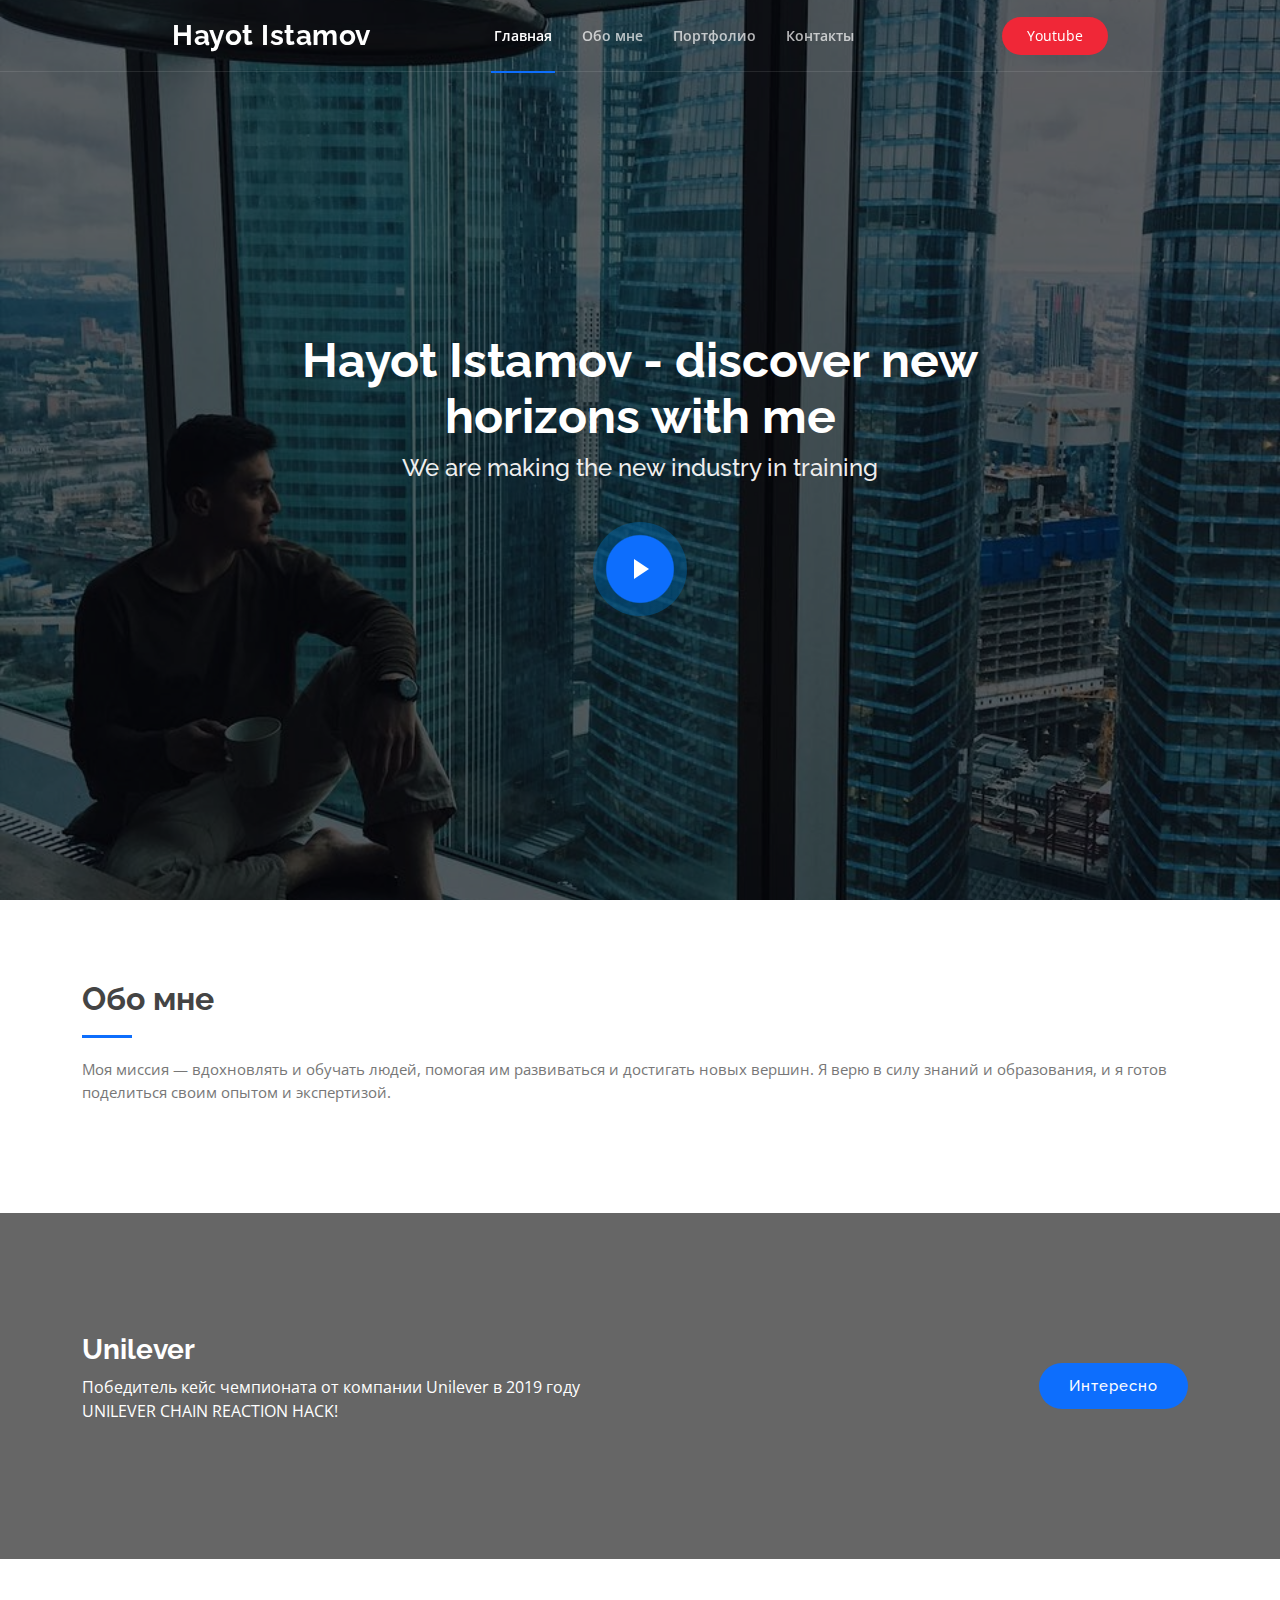
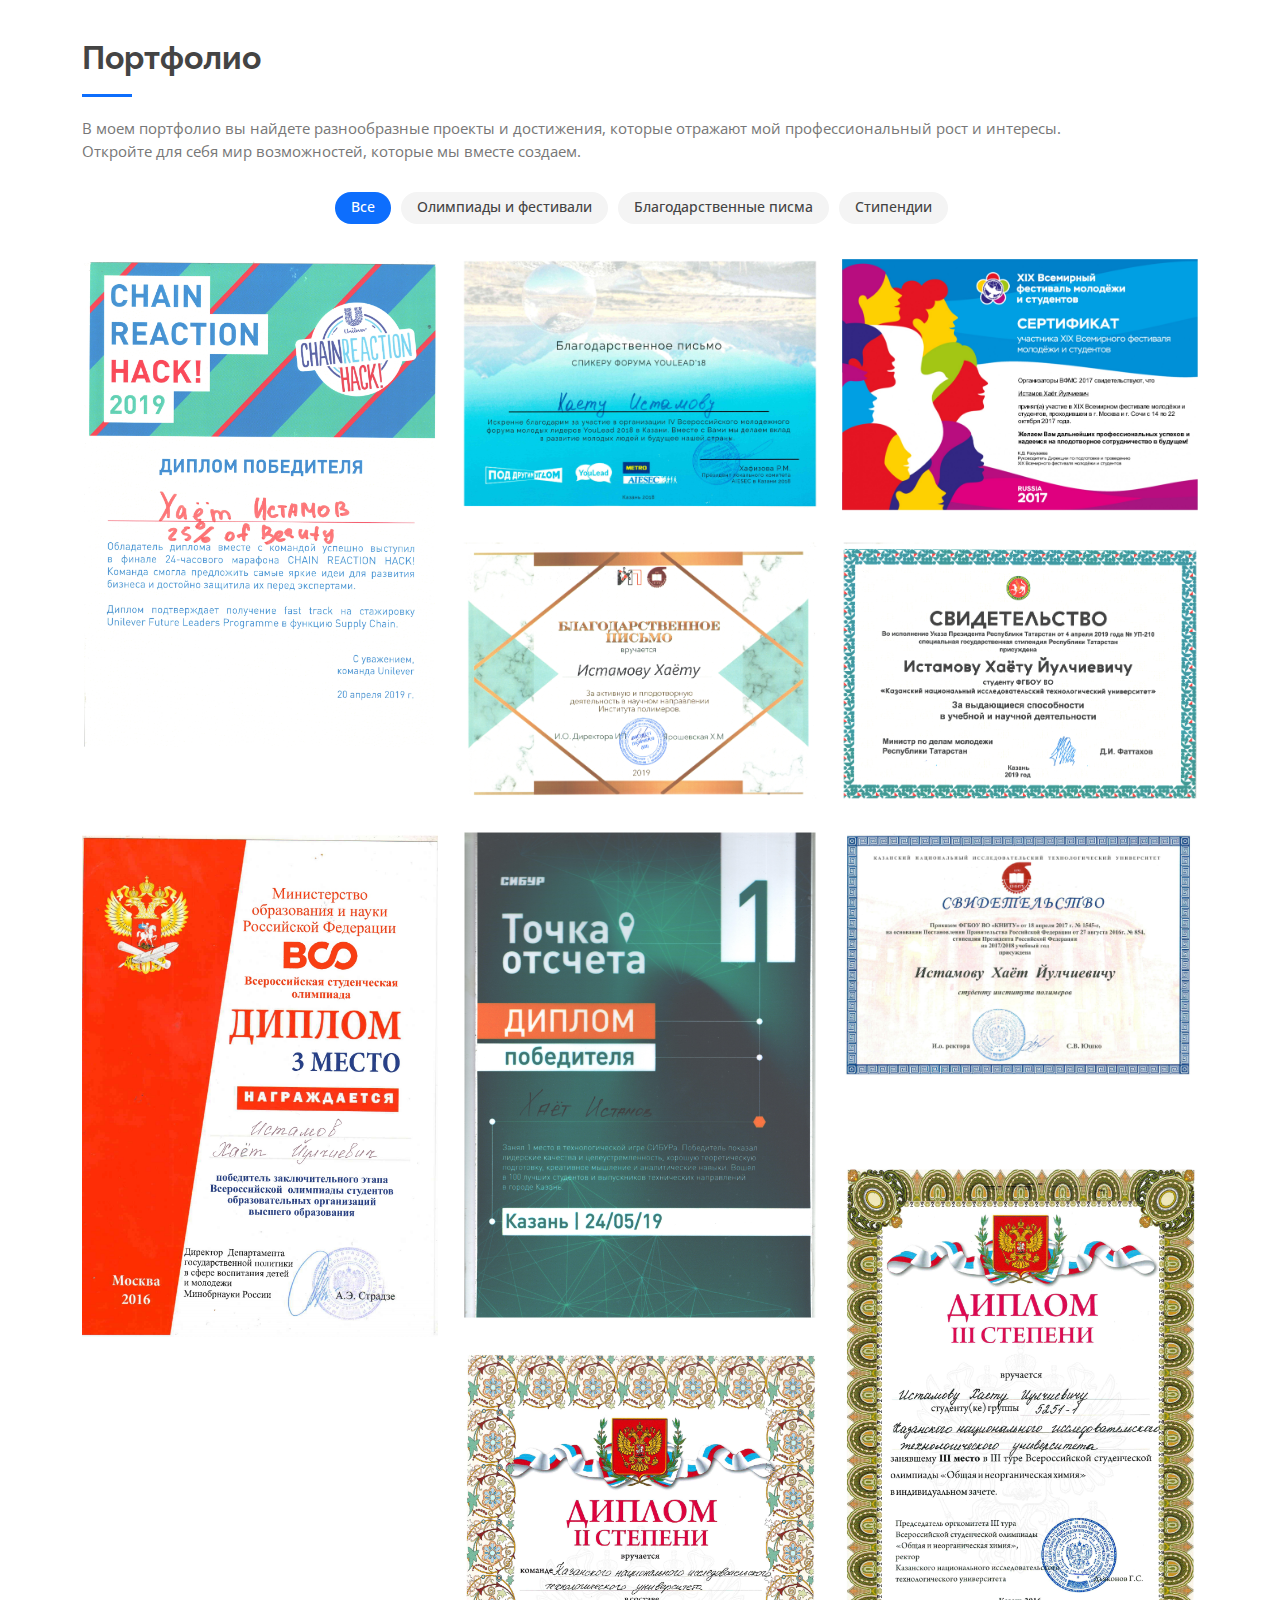
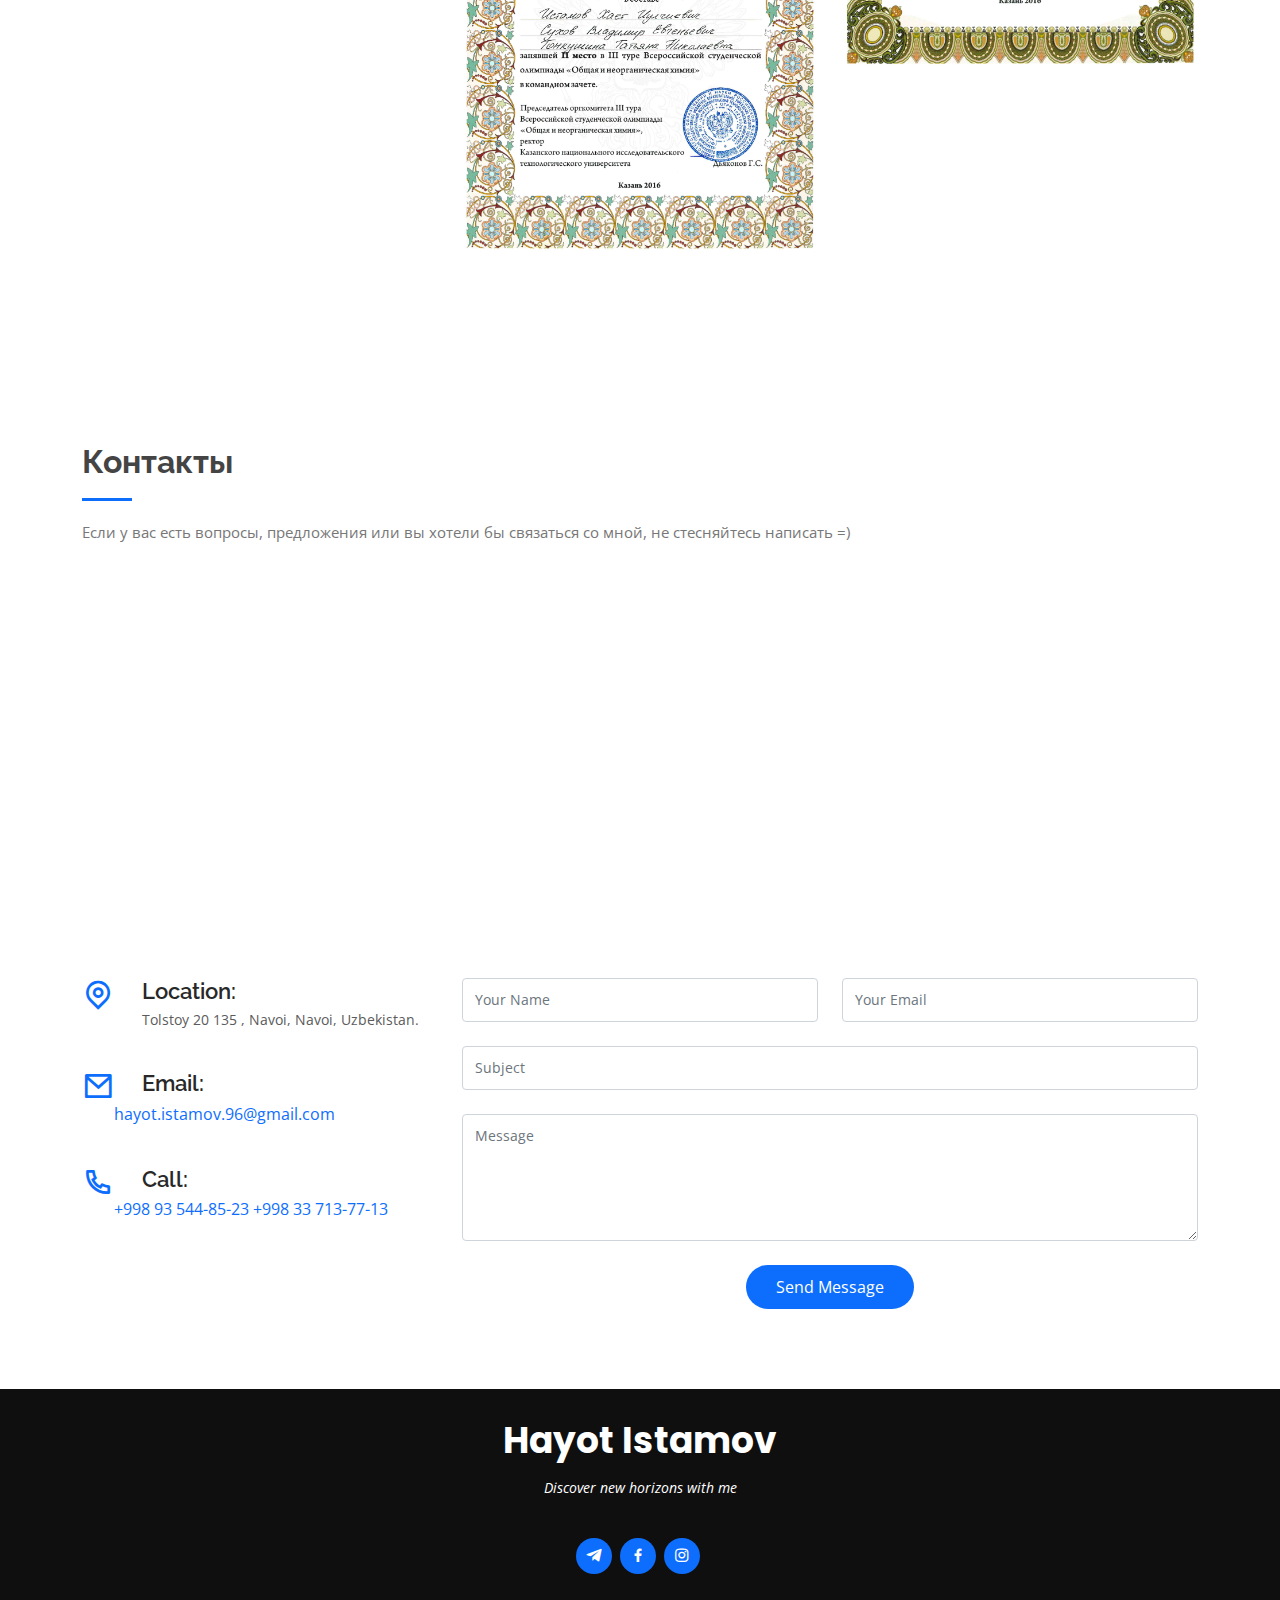
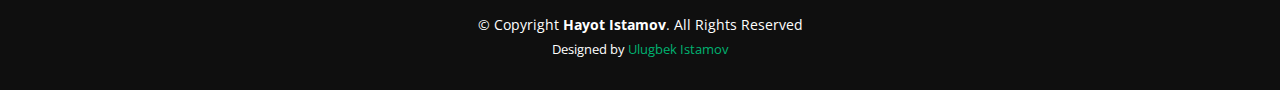
==== index.html @ 4b8ae739 "test1" ====
<!DOCTYPE html>
<html lang="en">

<head>
  <meta charset="utf-8">
  <meta content="width=device-width, initial-scale=1.0" name="viewport">

  <title>Hayot Istamov</title>
  <meta content="" name="description">
  <meta content="Hayot, Hayot Istamov, ximiya, ximik, kimyo, kimyogar, химия, химик, хает, хает истамов" name="keywords">

  <!-- Favicons -->
  <link href="assets/img/favicon.png" rel="icon">
  <link href="assets/img/apple-touch-icon.png" rel="apple-touch-icon">

  <!-- Google Fonts -->
  <link href="https://fonts.googleapis.com/css?family=Open+Sans:300,300i,400,400i,600,600i,700,700i|Raleway:300,300i,400,400i,500,500i,600,600i,700,700i|Poppins:300,300i,400,400i,500,500i,600,600i,700,700i" rel="stylesheet">

  <!-- Vendor CSS Files -->
  <link href="assets/vendor/bootstrap/css/bootstrap.min.css" rel="stylesheet">
  <link href="assets/vendor/bootstrap-icons/bootstrap-icons.css" rel="stylesheet">
  <link href="assets/vendor/boxicons/css/boxicons.min.css" rel="stylesheet">
  <link href="assets/vendor/glightbox/css/glightbox.min.css" rel="stylesheet">
  <link href="assets/vendor/remixicon/remixicon.css" rel="stylesheet">
  <link href="assets/vendor/swiper/swiper-bundle.min.css" rel="stylesheet">
  <link href="https://cdn.jsdelivr.net/npm/bootstrap@5.2.0/dist/css/bootstrap.min.css" rel="stylesheet" integrity="sha384-gH2yIJqKdNHPEq0n4Mqa/HGKIhSkIHeL5AyhkYV8i59U5AR6csBvApHHNl/vI1Bx" crossorigin="anonymous">

  <!-- Template Main CSS File -->
  <link href="assets/css/style.css" rel="stylesheet">


</head>

<body>

  <!-- ======= Header ======= -->
  <header id="header" class="fixed-top ">
    <div class="container-fluid">

      <div class="row justify-content-center">
        <div class="col-xl-9 d-flex align-items-center justify-content-lg-between">
          <h1 class="logo me-auto me-lg-0"><a href="index.html">Hayot Istamov</a></h1>
          <!-- <a href="index.html" class="logo me-auto me-lg-0"><img src="assets/img/logo.png" alt="" class="img-fluid"></a> -->

          <nav id="navbar" class="navbar order-last order-lg-0">
            <ul>
              <li><a class="nav-link scrollto active" href="#hero">Главная</a></li>
              <li><a class="nav-link scrollto" href="#about">Обо мне</a></li>
              <!-- <li><a class="nav-link scrollto" href="#services">Services</a></li> -->
              <li><a class="nav-link scrollto " href="#portfolio">Портфолио</a></li>
              <li><a class="nav-link scrollto" href="#contact">Контакты</a></li>
            </ul>
            <i class="bi bi-list mobile-nav-toggle"></i>
          </nav>
          <!-- .navbar -->

          <a href="https://youtube.com/channel/UCGV7NW7SS8oz1ZYP6iyTX3Q" class="get-started-btn scrollto" target="_blank">Youtube</a>
        </div>
      </div>

    </div>
  </header>
  <!-- End Header -->

  <!-- ======= Hero Section ======= -->
  <section id="hero" class="d-flex flex-column justify-content-center">
    <div class="container">
      <div class="row justify-content-center">
        <div class="col-xl-8">
          <h1>Hayot Istamov - discover new horizons with me</h1>
          <h2>We are making the new industry in training</h2>
          <a href="https://www.youtube.com/watch?v=jDDaplaOz7Q" class="glightbox play-btn mb-4"></a>
        </div>
      </div>
    </div>
  </section>
  <!-- End Hero -->

  <!-- ======= Main ======= -->
  <main id="main">

    <!-- ======= About Us Section ======= -->
    <section id="about" class="about">
      <div class="container">

        <div class="section-title">
          <h2>Обо мне</h2>
          <p>Моя миссия — вдохновлять и обучать людей, помогая им развиваться и достигать новых вершин. Я верю в силу знаний и образования, и я готов поделиться своим опытом и экспертизой.</p>
        </div>


      </div>
    </section>
    <!-- End About Us Section -->


    <!-- ======= Cta Section ======= -->
    <section id="cta" class="cta">
      <div class="container">

        <div class="row">
          <div class="col-lg-9 text-center text-lg-start">
            <h3>Unilever</h3>
            <p>Победитель кейс чемпионата от компании Unilever в 2019 году<br>UNILEVER CHAIN REACTION HACK!</p>
          </div>
          <div class="col-lg-3 cta-btn-container text-center">
            <a class="cta-btn align-middle" href="https://unileaders.ru/chainreaction">Интересно</a>
          </div>
        </div>

      </div>
    </section>
    <!-- End Cta Section -->

    <!-- ======= Portfolio Section ======= -->
    <section id="portfolio" class="portfolio">
      <div class="container">

        <div class="section-title">
          <h2>Портфолио</h2>
          <p>В моем портфолио вы найдете разнообразные проекты и достижения, которые отражают мой профессиональный рост и интересы.<br> Откройте для себя мир возможностей, которые мы вместе создаем.</p>
        </div>

        <div class="row">
          <div class="col-lg-12 d-flex justify-content-center">
            <ul id="portfolio-flters">
              <li data-filter="*" class="filter-active">Все</li>
              <li data-filter=".filter-olimp">Олимпиады и фестивали</li>
              <li data-filter=".filter-letters">Благодарственные писма</li>
              <li data-filter=".filter-scholarships">Стипендии</li>
            </ul>
          </div>
        </div>

        <div class="row portfolio-container">

          <div class="col-lg-4 col-md-6 portfolio-item filter-olimp">
            <img src="assets/img/portfolio/portfolio-1.jpg" class="img-fluid" alt="">
            <div class="portfolio-info">
              <h4>Cup</h4>
            </div>
          </div>

          <div class="col-lg-4 col-md-6 portfolio-item filter-letters">
            <img src="assets/img/portfolio/portfolio-2.jpg" class="img-fluid" alt="">
            <div class="portfolio-info">
              <h4>Fest</h4>
            </div>
          </div>

          <div class="col-lg-4 col-md-6 portfolio-item filter-olimp">
            <img src="assets/img/portfolio/portfolio-3.jpg" class="img-fluid" alt="">
            <div class="portfolio-info">
              <h4>Fest</h4>
            </div>
          </div>

          <div class="col-lg-4 col-md-6 portfolio-item filter-scholarships">
            <img src="assets/img/portfolio/portfolio-4.jpg" class="img-fluid" alt="">
            <div class="portfolio-info">
              <h4>Grant</h4>
            </div>
          </div>

          <div class="col-lg-4 col-md-6 portfolio-item filter-letters">
            <img src="assets/img/portfolio/portfolio-5.jpg" class="img-fluid" alt="">
            <div class="portfolio-info">
              <h4>Thankfull Letter</h4>
            </div>
          </div>

          <div class="col-lg-4 col-md-6 portfolio-item filter-letters">
            <img src="assets/img/portfolio/portfolio-6.jpg" class="img-fluid" alt="">
            <div class="portfolio-info">
              <h4>Thankfull Letter</h4>
            </div>
          </div>

          <div class="col-lg-4 col-md-6 portfolio-item filter-scholarships">
            <img src="assets/img/portfolio/portfolio-7.jpg" class="img-fluid" alt="">
            <div class="portfolio-info">
              <h4>Grant</h4>
            </div>
          </div>

          <div class="col-lg-4 col-md-6 portfolio-item filter-olimp">
            <img src="assets/img/portfolio/portfolio-8.jpg" class="img-fluid" alt="">
            <div class="portfolio-info">
              <h4>Cup</h4>
            </div>
          </div>

          <div class="col-lg-4 col-md-6 portfolio-item filter-olimp">
            <img src="assets/img/portfolio/portfolio-9.jpg" class="img-fluid" alt="">
            <div class="portfolio-info">
              <h4>Cup</h4>
            </div>
          </div>

          <div class="col-lg-4 col-md-6 portfolio-item filter-olimp">
            <img src="assets/img/portfolio/portfolio-10.jpg" class="img-fluid" alt="">
            <div class="portfolio-info">
              <h4>Cup</h4>
            </div>
          </div>

          <div class="col-lg-4 col-md-6 portfolio-item filter-olimp">
            <img src="assets/img/portfolio/portfolio-11.jpg" class="img-fluid" alt="">
            <div class="portfolio-info">
              <h4>Cup</h4>
            </div>
          </div>

          <div class="col-lg-4 col-md-6 portfolio-item filter-olimp">
            <img src="assets/img/portfolio/portfolio-12.jpg" class="img-fluid" alt="">
            <div class="portfolio-info">
              <h4>Cup</h4>
            </div>
          </div>
        </div>

      </div>
    </section>
    <!-- End Portfolio Section -->

    <!-- ======= Contact Section ======= -->
    <section id="contact" class="contact">
      <div class="container">

        <div class="section-title">
          <h2>Контакты</h2>
          <p>Если у вас есть вопросы, предложения или вы хотели бы связаться со мной, не стесняйтесь написать =)</p>
        </div>
      </div>

      <div>
        <iframe style="border:0; width: 100%; height: 350px;" src="https://www.google.com/maps/embed?pb=!1m14!1m8!1m3!1d1526.070971945581!2d65.3838097!3d40.0945481!3m2!1i1024!2i768!4f13.1!3m3!1m2!1s0x3f51c14ba5c086f5%3A0x8177fbce9fd88aea!2zMjAg0YPQuy4g0KLQvtC70YHRgtC-0LPQviwg0J3QsNCy0L7QuA!5e0!3m2!1sru!2s!4v1629712414080!5m2!1sru!2s" width="600" height="450" style="border:0;" allowfullscreen="" loading="lazy"></iframe>
      </div>

      <div class="container">

        <div class="row mt-5">

          <div class="col-lg-4">
            <div class="info">
              <div class="address">
                <i class="ri-map-pin-line"></i>
                <h4>Location:</h4>
                <p>Tolstoy 20 135 , Navoi, Navoi, Uzbekistan.</p>
              </div>

              <div class="email">
                <i class="ri-mail-line"></i>
                <h4>Email:</h4>
                <a href="mailto:hayot.istamov.96@gmail.com" class="e-mail">
                      hayot.istamov.96@gmail.com
                </a>
              </div>

              <div class="phone">
                <i class="ri-phone-line"></i>
                <h4>Call:</h4>
                <a href="tel:+998935448523" class="tel">
                  +998 93 544-85-23
                </a>
                <a href="tel:+998935448523" class="tel">
                  +998 33 713-77-13
                </a>
              </div>

            </div>

          </div>

          <div class="col-lg-8 mt-5 mt-lg-0">

            <form action="forms/contact.php" method="post" role="form" class="php-email-form">
              <div class="row">
                <div class="col-md-6 form-group">
                  <input type="text" name="name" class="form-control" id="name" placeholder="Your Name" required>
                </div>
                <div class="col-md-6 form-group mt-3 mt-md-0">
                  <input type="email" class="form-control" name="email" id="email" placeholder="Your Email" required>
                </div>
              </div>
              <div class="form-group mt-3">
                <input type="text" class="form-control" name="subject" id="subject" placeholder="Subject" required>
              </div>
              <div class="form-group mt-3">
                <textarea class="form-control" name="message" rows="5" placeholder="Message" required></textarea>
              </div>
              <div class="my-3">
                <div class="loading">Loading</div>
                <div class="error-message"></div>
                <div class="sent-message">Your message has been sent. Thank you!</div>
              </div>
              <div class="text-center"><button type="submit">Send Message</button></div>
            </form>

          </div>

        </div>

      </div>
    </section>
    <!-- End Contact Section -->

  </main>
  <!-- End #main -->

  <!-- ======= Footer ======= -->
  <footer id="footer">
    <div class="container">
      <h3>Hayot Istamov</h3>
      <p>Discover new horizons with me</p>
      <div class="social-links">
        <a href="#" class="twitter"><i class="bx bxl-telegram"></i></a>
        <a href="#" class="facebook"><i class="bx bxl-facebook"></i></a>
        <a href="#" class="instagram"><i class="bx bxl-instagram"></i></a>
     </div>
      <div class="copyright">
        &copy; Copyright <strong><span>Hayot Istamov</span></strong>. All Rights Reserved
      </div>
      <div class="credits">
          Designed by <a href="#">Ulugbek Istamov</a>
      </div>
    </div>
  </footer>
  <!-- End Footer -->

  <div id="preloader"></div>
  <a href="#" class="back-to-top d-flex align-items-center justify-content-center"><i class="bi bi-arrow-up-short"></i></a>

  <!-- Vendor JS Files -->
  <script src="assets/vendor/bootstrap/js/bootstrap.bundle.min.js"></script>
  <script src="assets/vendor/glightbox/js/glightbox.min.js"></script>
  <script src="assets/vendor/isotope-layout/isotope.pkgd.min.js"></script>
  <script src="assets/vendor/php-email-form/validate.js"></script>
  <script src="assets/vendor/purecounter/purecounter.js"></script>
  <script src="assets/vendor/swiper/swiper-bundle.min.js"></script>

  <!-- Template Main JS File -->
  <script src="assets/js/main.js"></script>

  <!-- Bootstrap JS -->
  <script src="https://cdn.jsdelivr.net/npm/bootstrap@5.2.0/dist/js/bootstrap.bundle.min.js" integrity="sha384-A3rJD856KowSb7dwlZdYEkO39Gagi7vIsF0jrRAoQmDKKtQBHUuLZ9AsSv4jD4Xa" crossorigin="anonymous"></script>

</body>

</html>
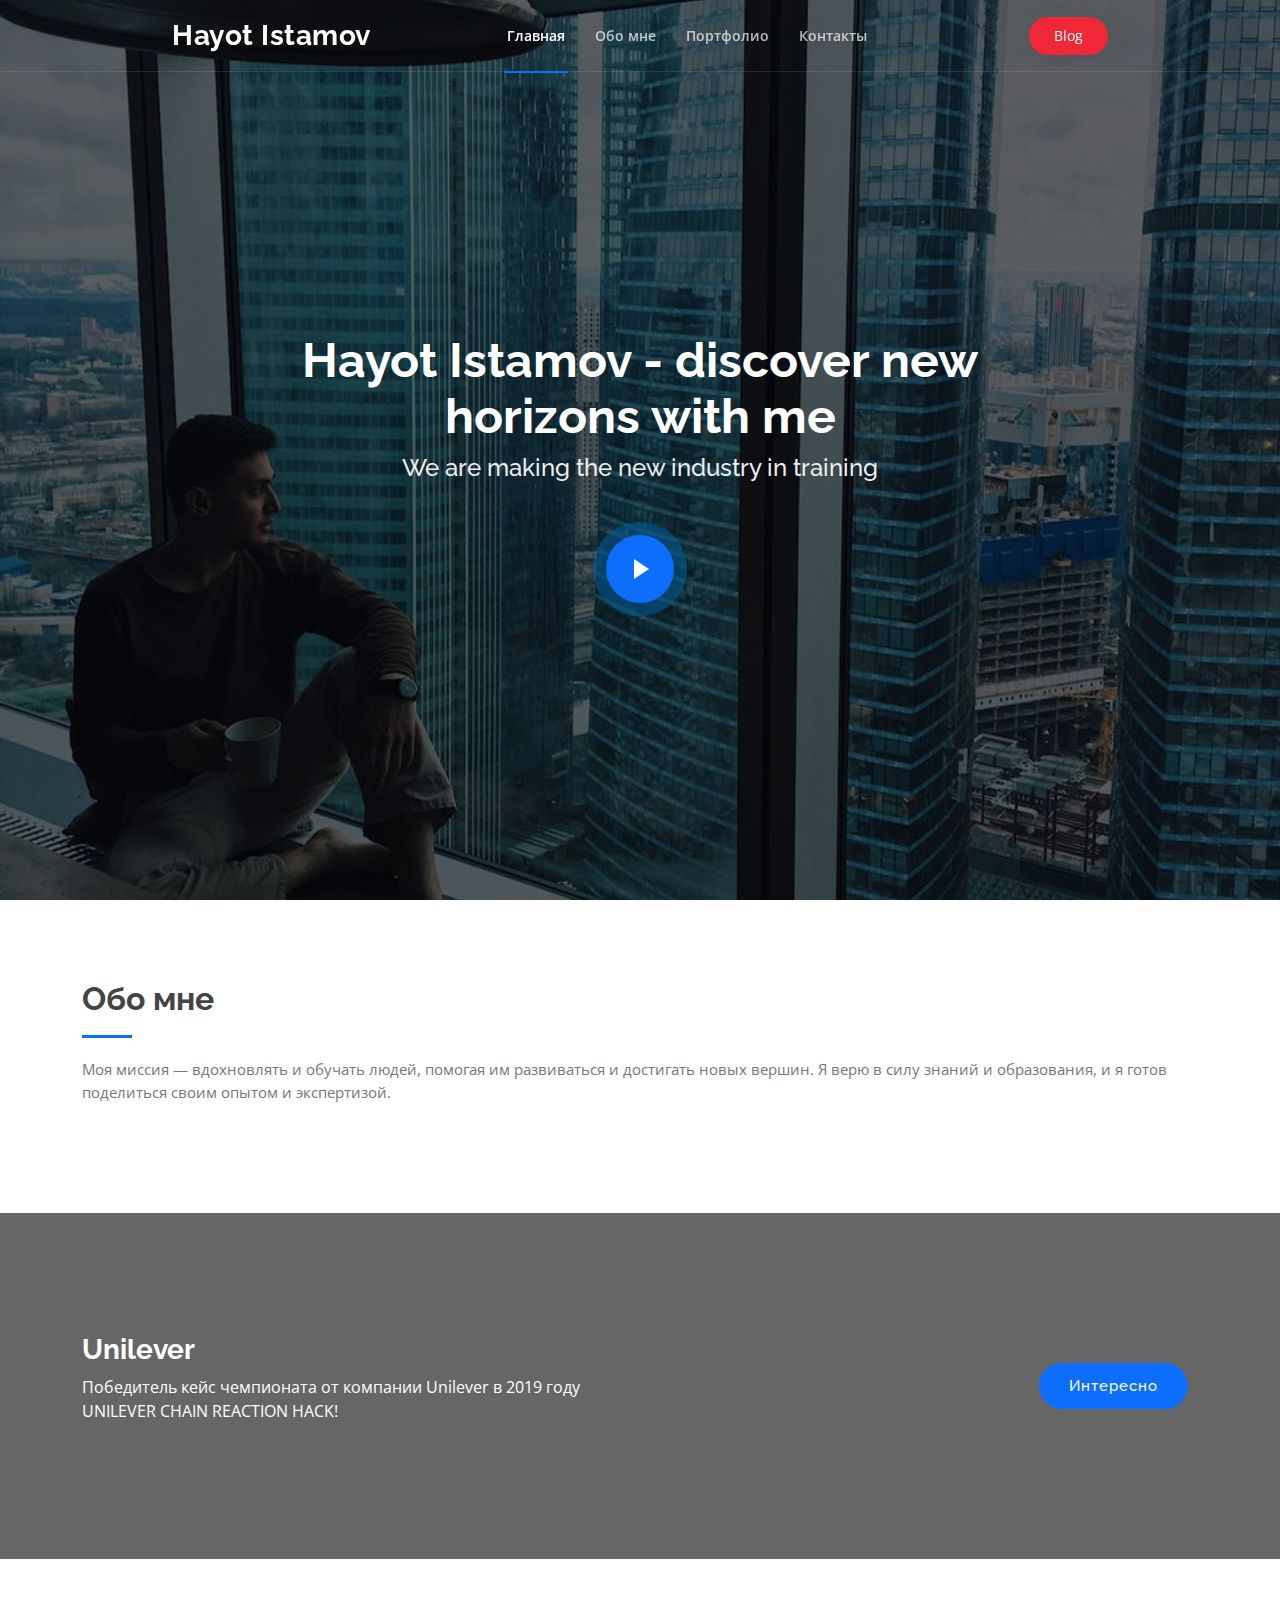
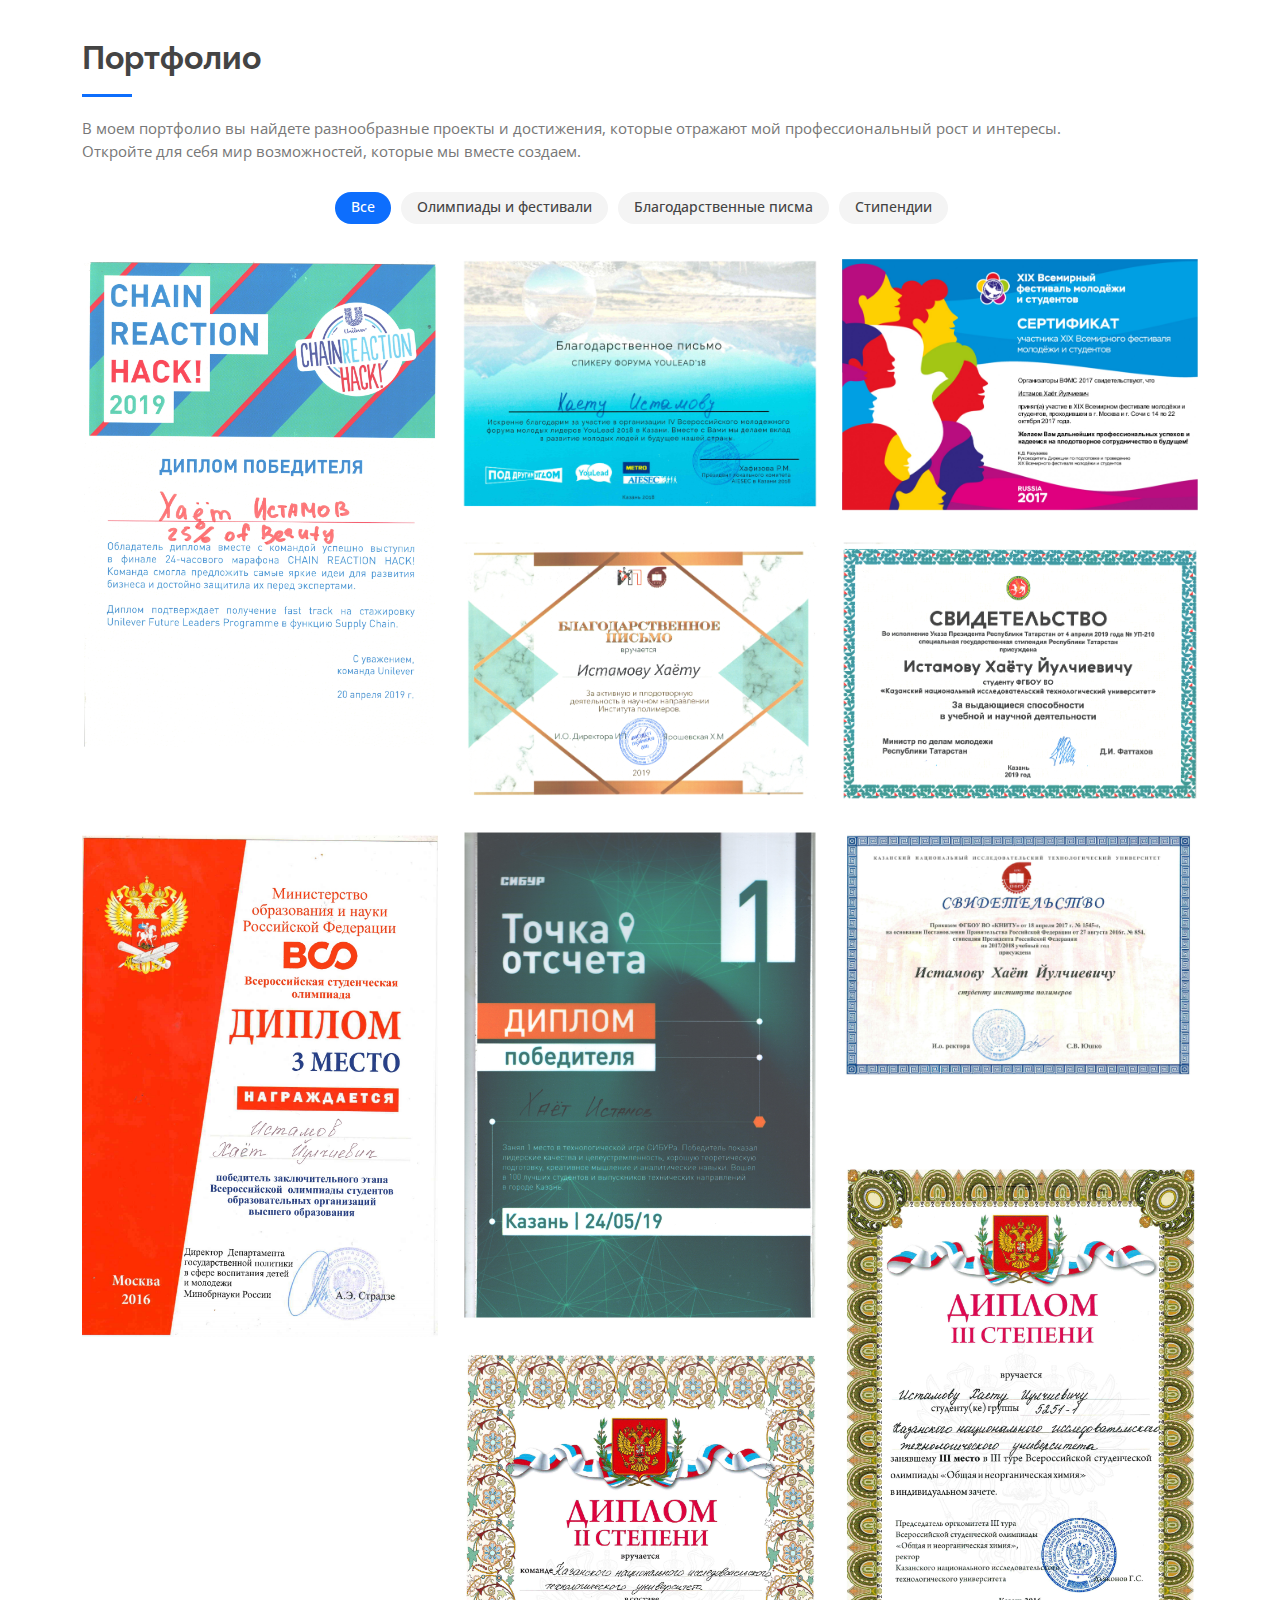
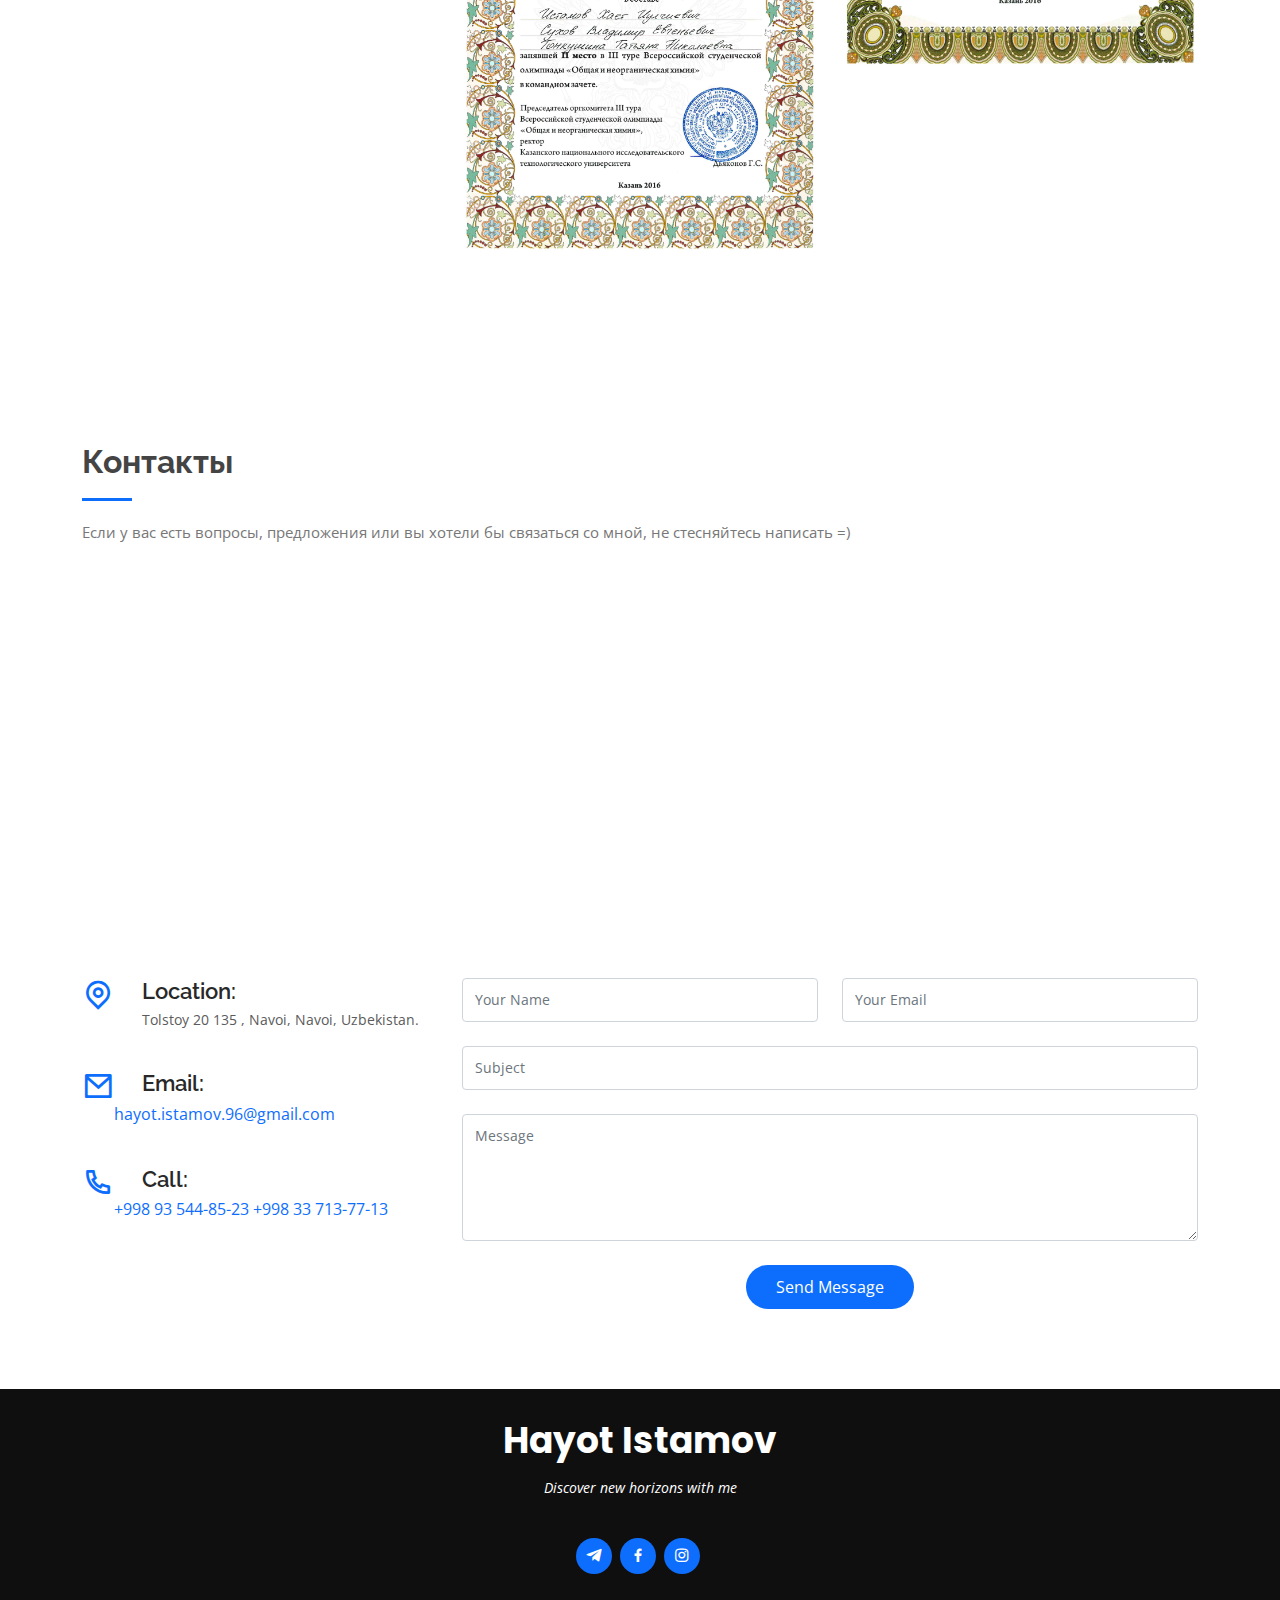
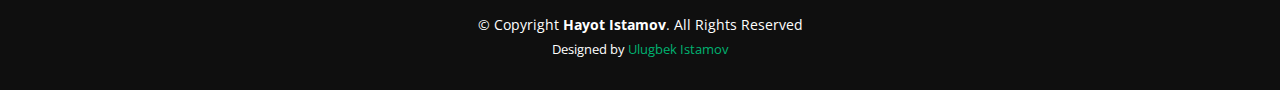
==== commit 37e4f58b: "modified:   assets/css/style.css new file:   blog.html modified:   index.html" ====
--- a/index.html
+++ b/index.html
@@ -40,13 +40,10 @@
       <div class="row justify-content-center">
         <div class="col-xl-9 d-flex align-items-center justify-content-lg-between">
           <h1 class="logo me-auto me-lg-0"><a href="index.html">Hayot Istamov</a></h1>
-          <!-- <a href="index.html" class="logo me-auto me-lg-0"><img src="assets/img/logo.png" alt="" class="img-fluid"></a> -->
-
           <nav id="navbar" class="navbar order-last order-lg-0">
             <ul>
               <li><a class="nav-link scrollto active" href="#hero">Главная</a></li>
               <li><a class="nav-link scrollto" href="#about">Обо мне</a></li>
-              <!-- <li><a class="nav-link scrollto" href="#services">Services</a></li> -->
               <li><a class="nav-link scrollto " href="#portfolio">Портфолио</a></li>
               <li><a class="nav-link scrollto" href="#contact">Контакты</a></li>
             </ul>
@@ -54,7 +51,7 @@
           </nav>
           <!-- .navbar -->
 
-          <a href="https://youtube.com/channel/UCGV7NW7SS8oz1ZYP6iyTX3Q" class="get-started-btn scrollto" target="_blank">Youtube</a>
+          <a href="/public/blog.html" class="get-started-btn scrollto">Blog</a>
         </div>
       </div>
 
@@ -93,6 +90,46 @@
     </section>
     <!-- End About Us Section -->
 
+    <!-- ======= Carousel Section ======= -->
+    <!-- <div id="carouselExampleDark" class="carousel carousel-dark slide ">
+      <div class="carousel-indicators">
+        <button type="button" data-bs-target="#carouselExampleDark" data-bs-slide-to="0" class="active" aria-current="true" aria-label="Slide 1"></button>
+        <button type="button" data-bs-target="#carouselExampleDark" data-bs-slide-to="1" aria-label="Slide 2"></button>
+        <button type="button" data-bs-target="#carouselExampleDark" data-bs-slide-to="2" aria-label="Slide 3"></button>
+      </div>
+      <div class="carousel-inner">
+        <div class="carousel-item active">
+          <img src="/public/assets/img/cta-bg.jpg" class="d-block w-100" alt="Unilever">
+          <div class="carousel-caption d-none d-md-block">
+            <h5>First slide label</h5>
+            <p>Some representative placeholder content for the first slide.</p>
+          </div>
+        </div>
+        <div class="carousel-item">
+          <img src="/public/assets/img/portfolio/portfolio-4.jpg" class="d-block w-100" alt="президентская стипендия">
+          <div class="carousel-caption d-none d-md-block">
+            <h5>Second slide label</h5>
+            <p>Some representative placeholder content for the second slide.</p>
+          </div>
+        </div>
+        <div class="carousel-item">
+          <img src="/public/assets/img/portfolio/portfolio-7.jpg" class="d-block w-100" alt="президентская стипендия">
+          <div class="carousel-caption d-none d-md-block">
+            <h5>Third slide label</h5>
+            <p>Some representative placeholder content for the third slide.</p>
+          </div>
+        </div>
+      </div>
+      <button class="carousel-control-prev" type="button" data-bs-target="#carouselExampleDark" data-bs-slide="prev">
+        <span class="carousel-control-prev-icon" aria-hidden="true"></span>
+        <span class="visually-hidden">Previous</span>
+      </button>
+      <button class="carousel-control-next" type="button" data-bs-target="#carouselExampleDark" data-bs-slide="next">
+        <span class="carousel-control-next-icon" aria-hidden="true"></span>
+        <span class="visually-hidden">Next</span>
+      </button>
+    </div> -->
+    <!-- End Carousel Section -->
 
     <!-- ======= Cta Section ======= -->
     <section id="cta" class="cta">
--- a/assets/css/style.css
+++ b/assets/css/style.css
@@ -106,7 +106,7 @@
   border-bottom: 1px solid rgba(255, 255, 255, 0.1);
 }
 
-#header.header-scrolled, #header.header-inner-pages {
+#header.header-scrolled, #header.header-inner-pages, #header.blog {
   background: rgba(40, 40, 40, 0.9);
 }
 
@@ -134,7 +134,6 @@
   }
 }
 
-/* Get Startet Button */
 .get-started-btn {
   margin-left: 25px;
   background: #f02737;
@@ -559,6 +558,24 @@
   background-color: #8fffd6;
 }
 
+.section-blog{
+  width: 100%;
+  position: relative;
+  margin-top: 30px;
+}
+
+.section-course{
+  width: 100%;
+  position: relative;
+}
+
+.see-on a{
+  color: #fe2f2f;
+}
+
+
+
+
 .section-title {
   padding-bottom: 30px;
 }
@@ -1003,3 +1020,8 @@
 #footer .credits a:hover {
   color: #0d6efd;
 }
+
+/*--------------------------------------------------------------
+# Carousel
+--------------------------------------------------------------*/
+
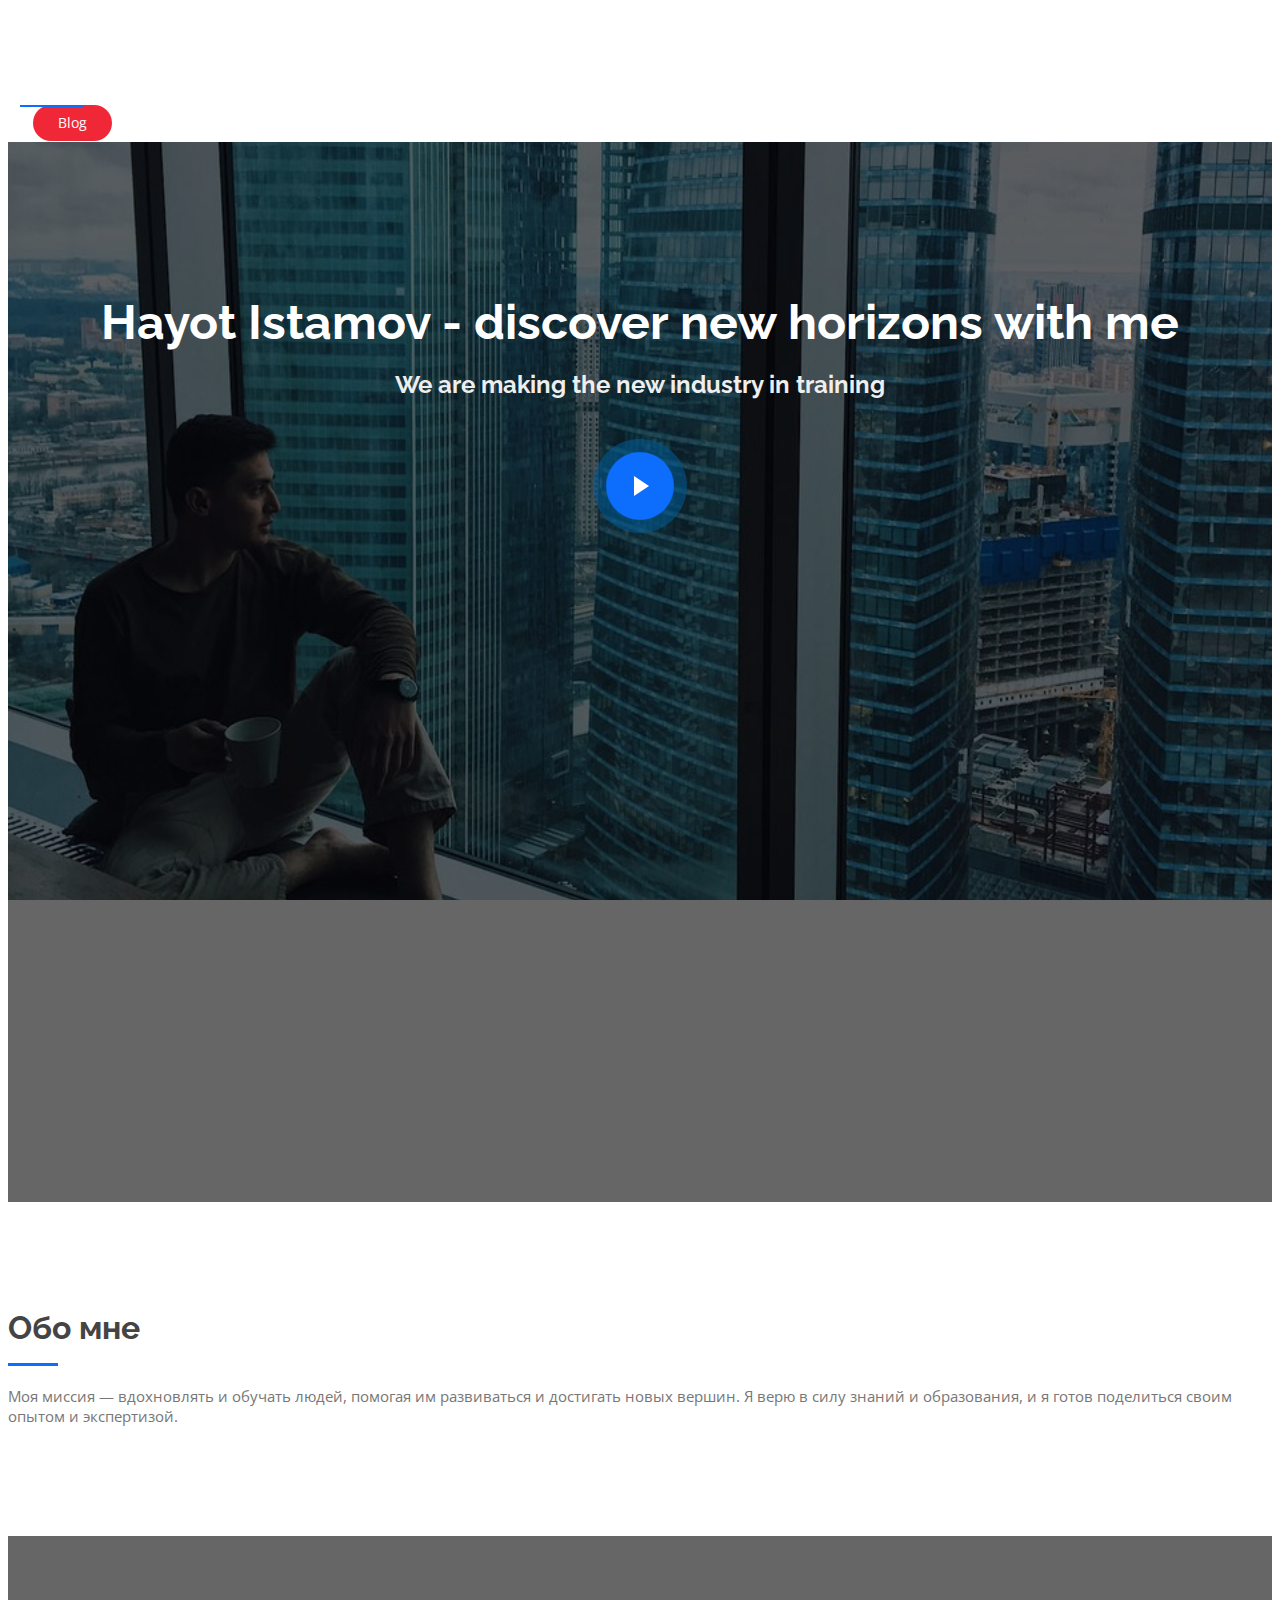
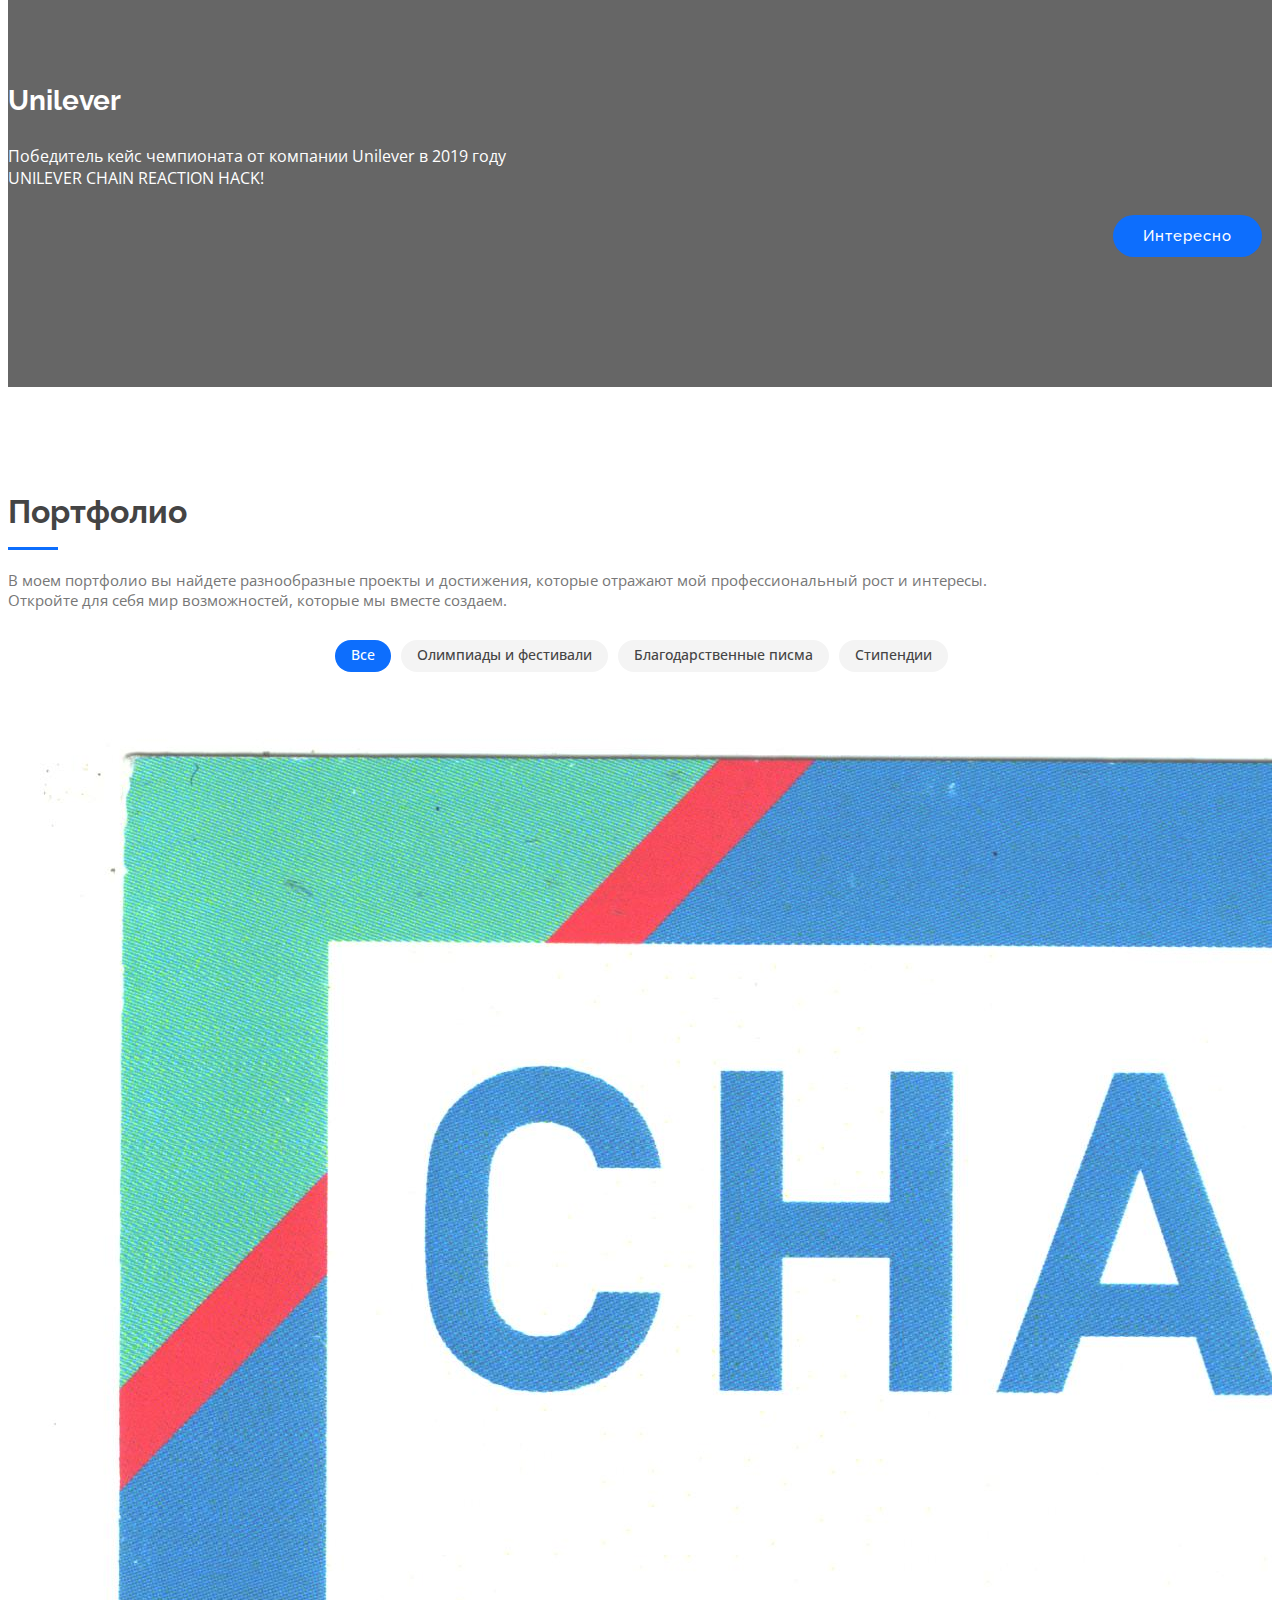
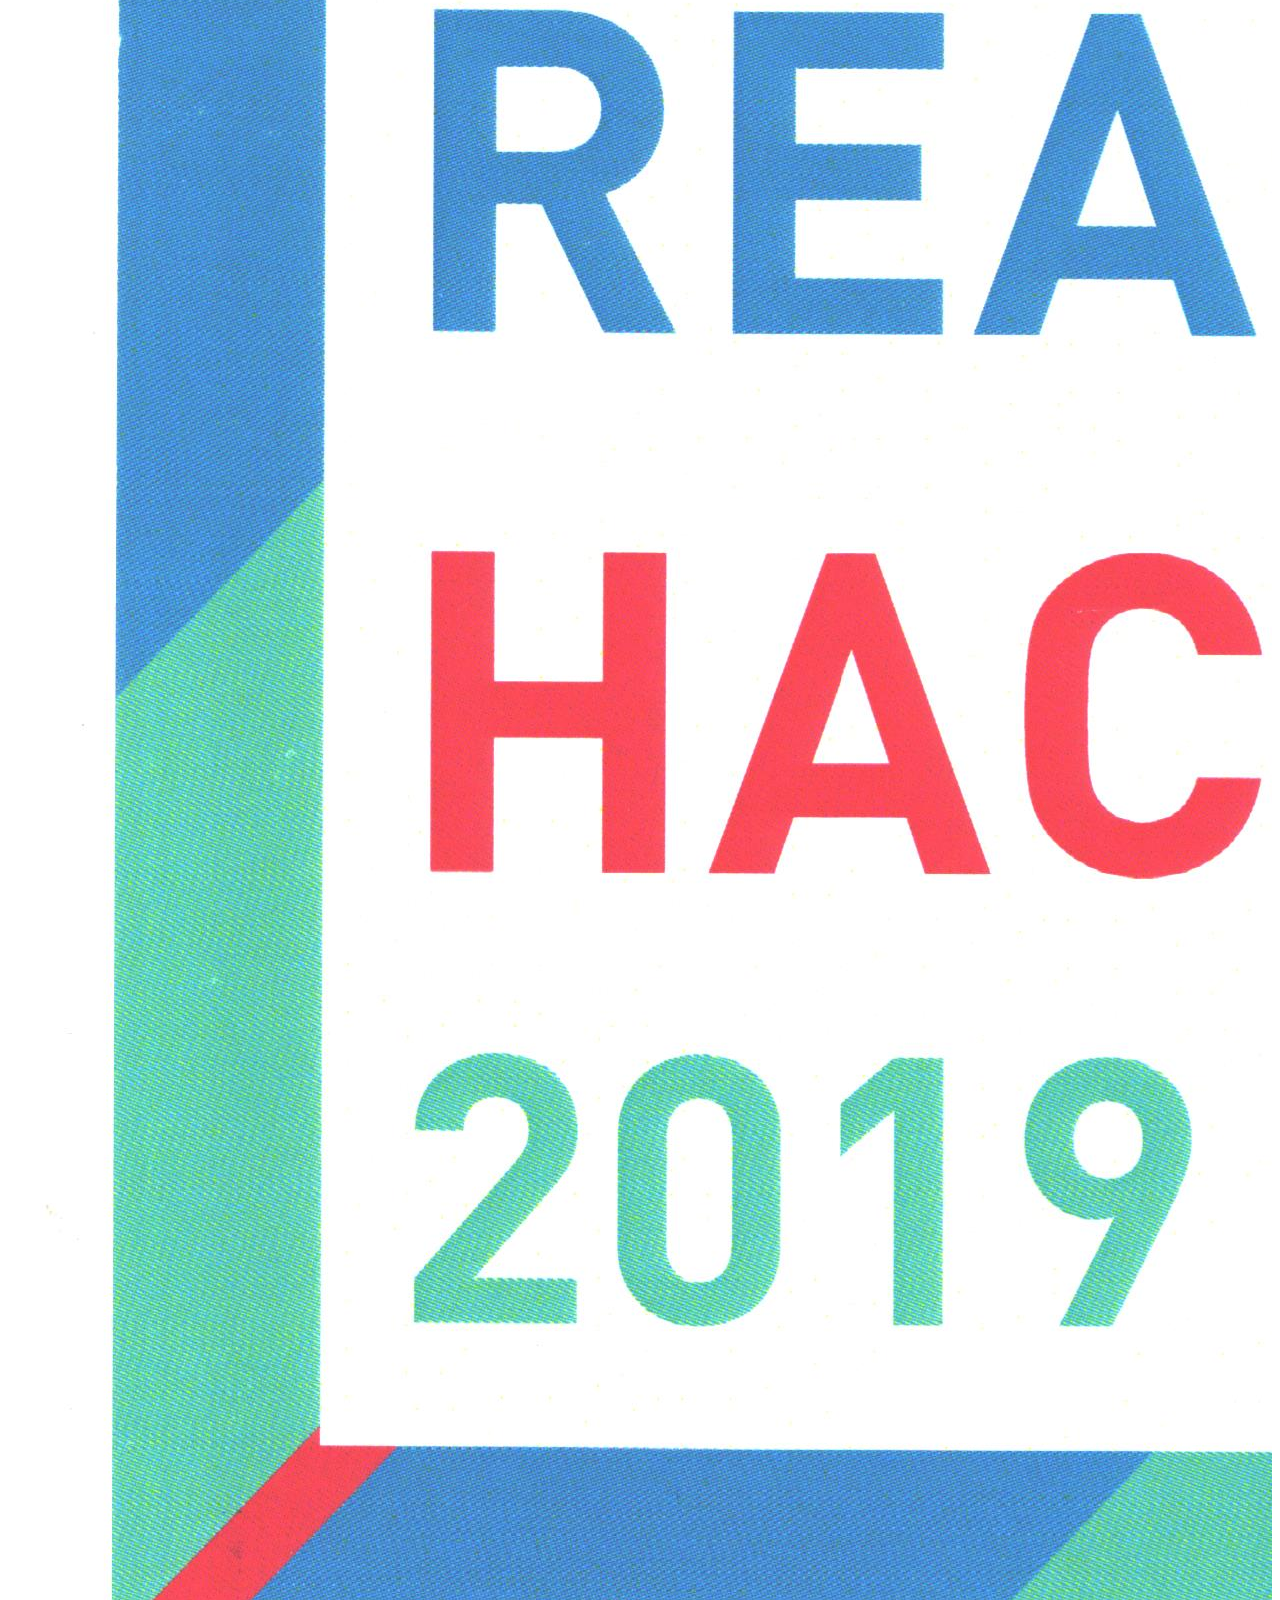
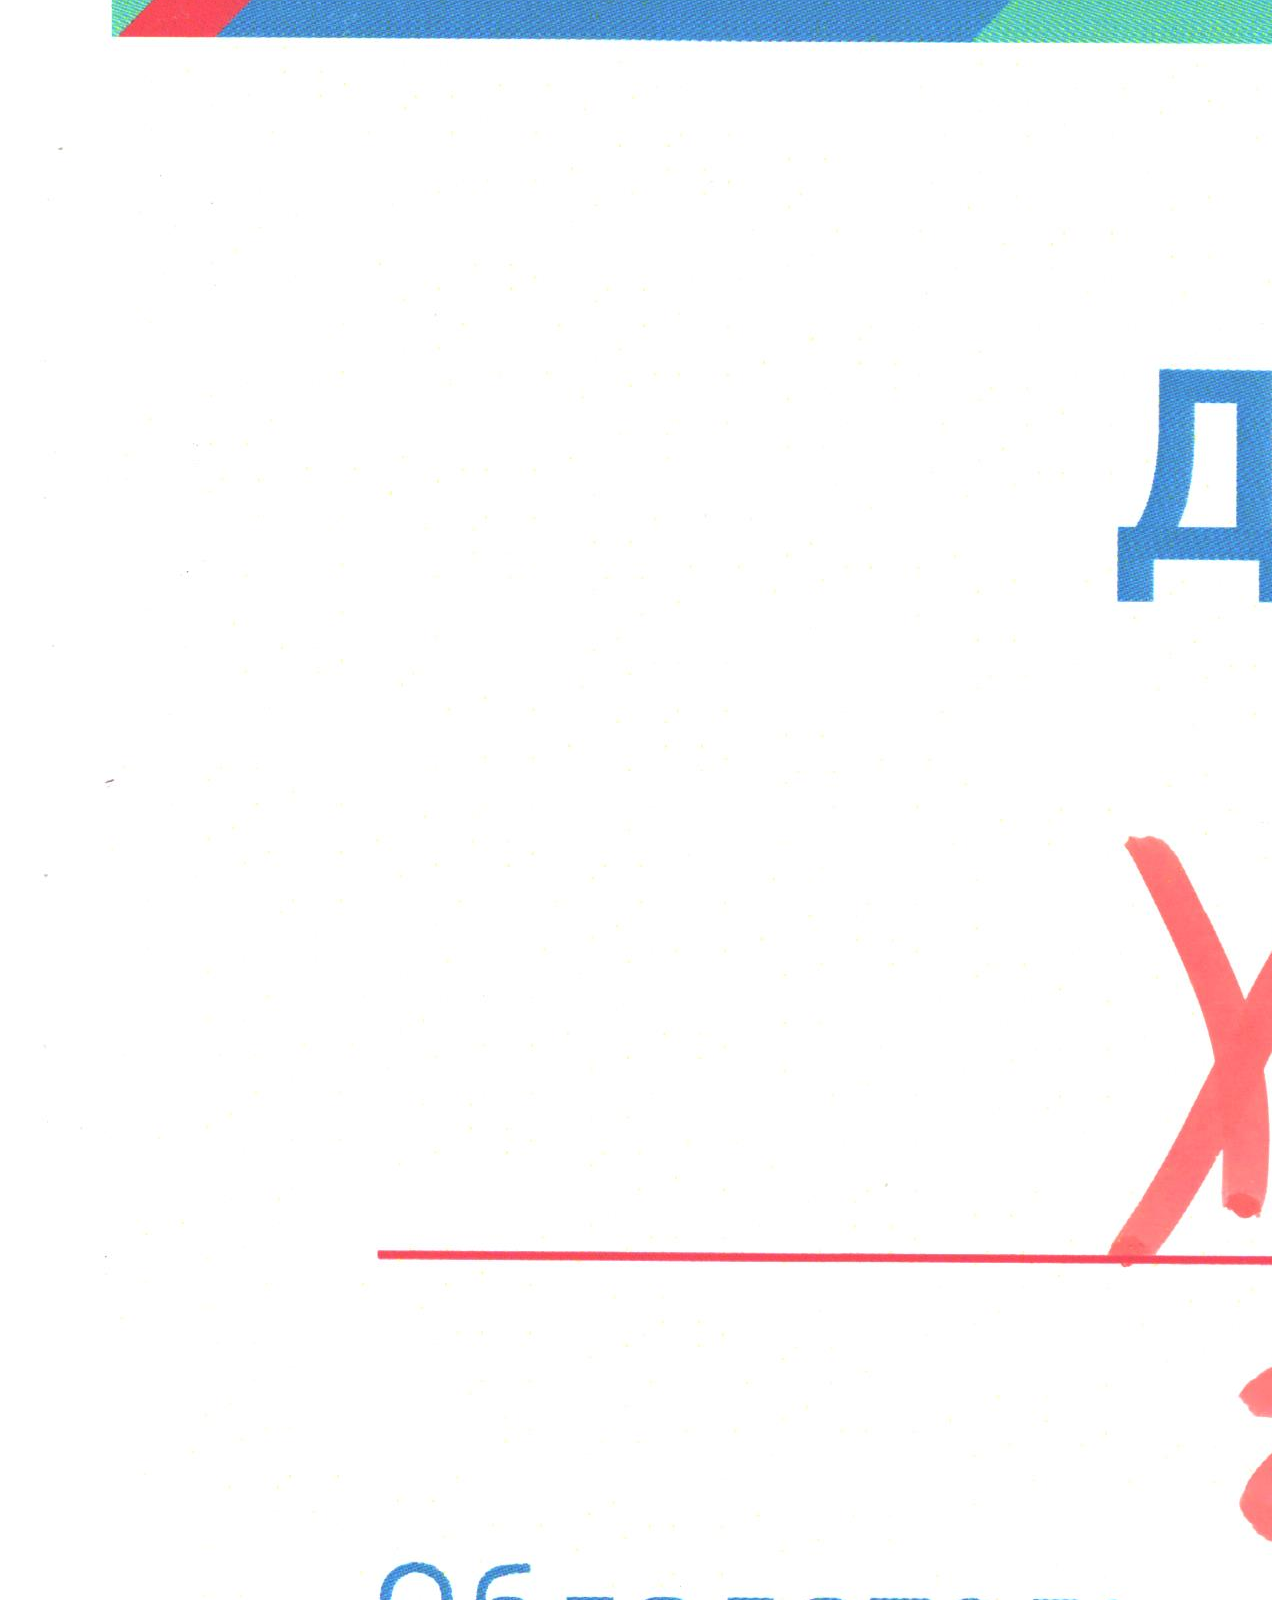
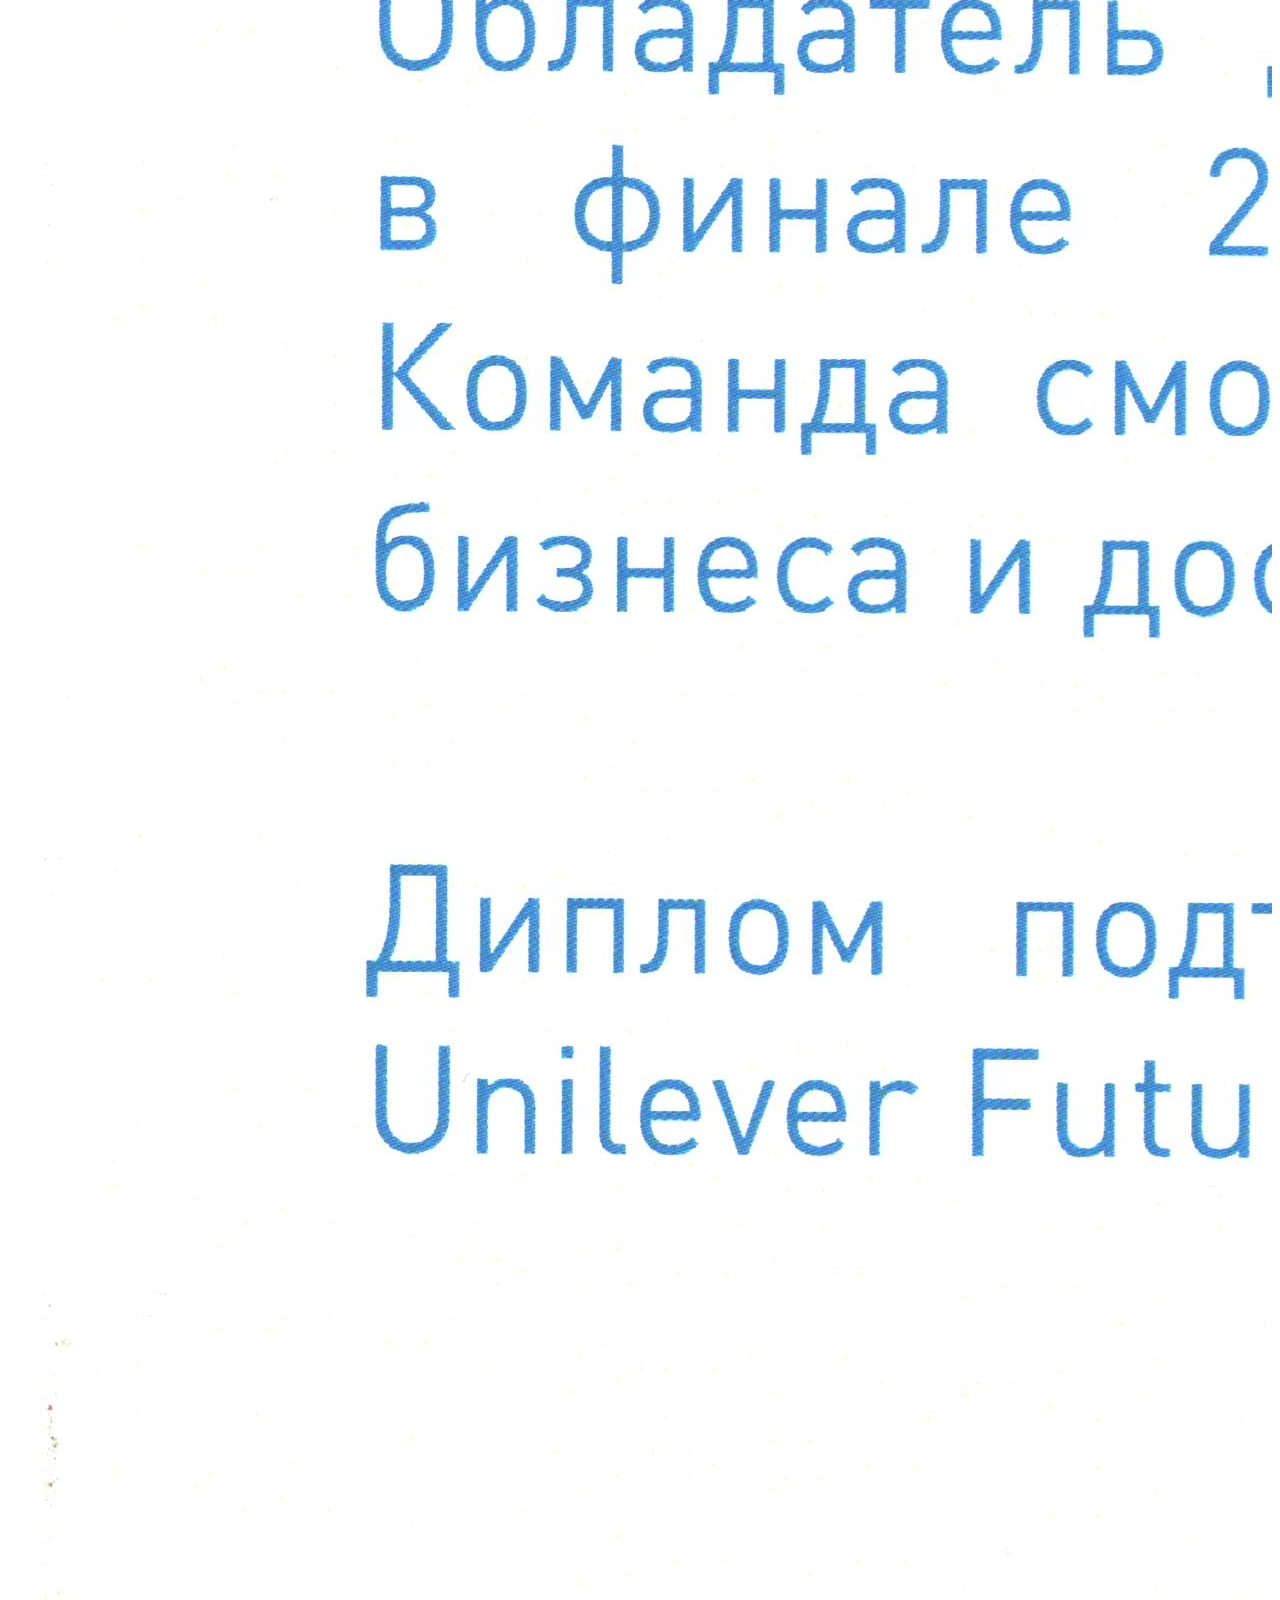
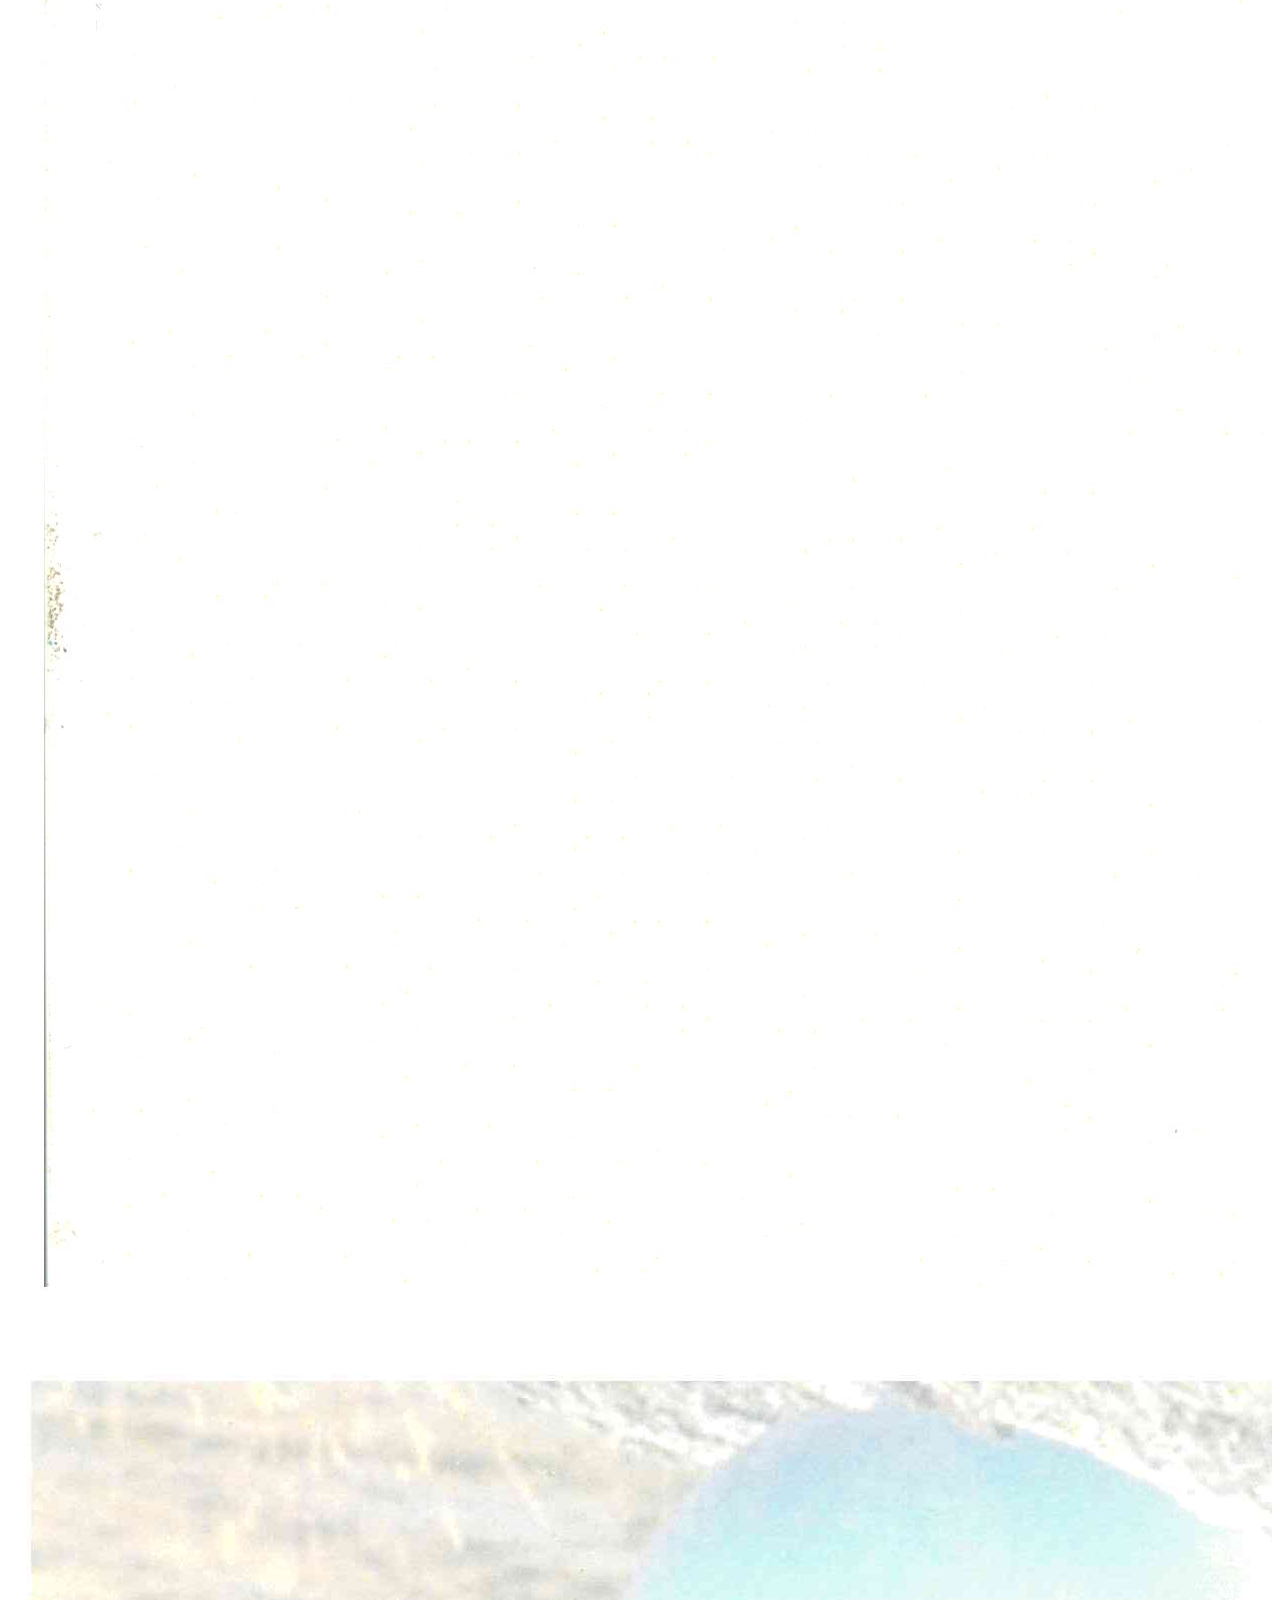
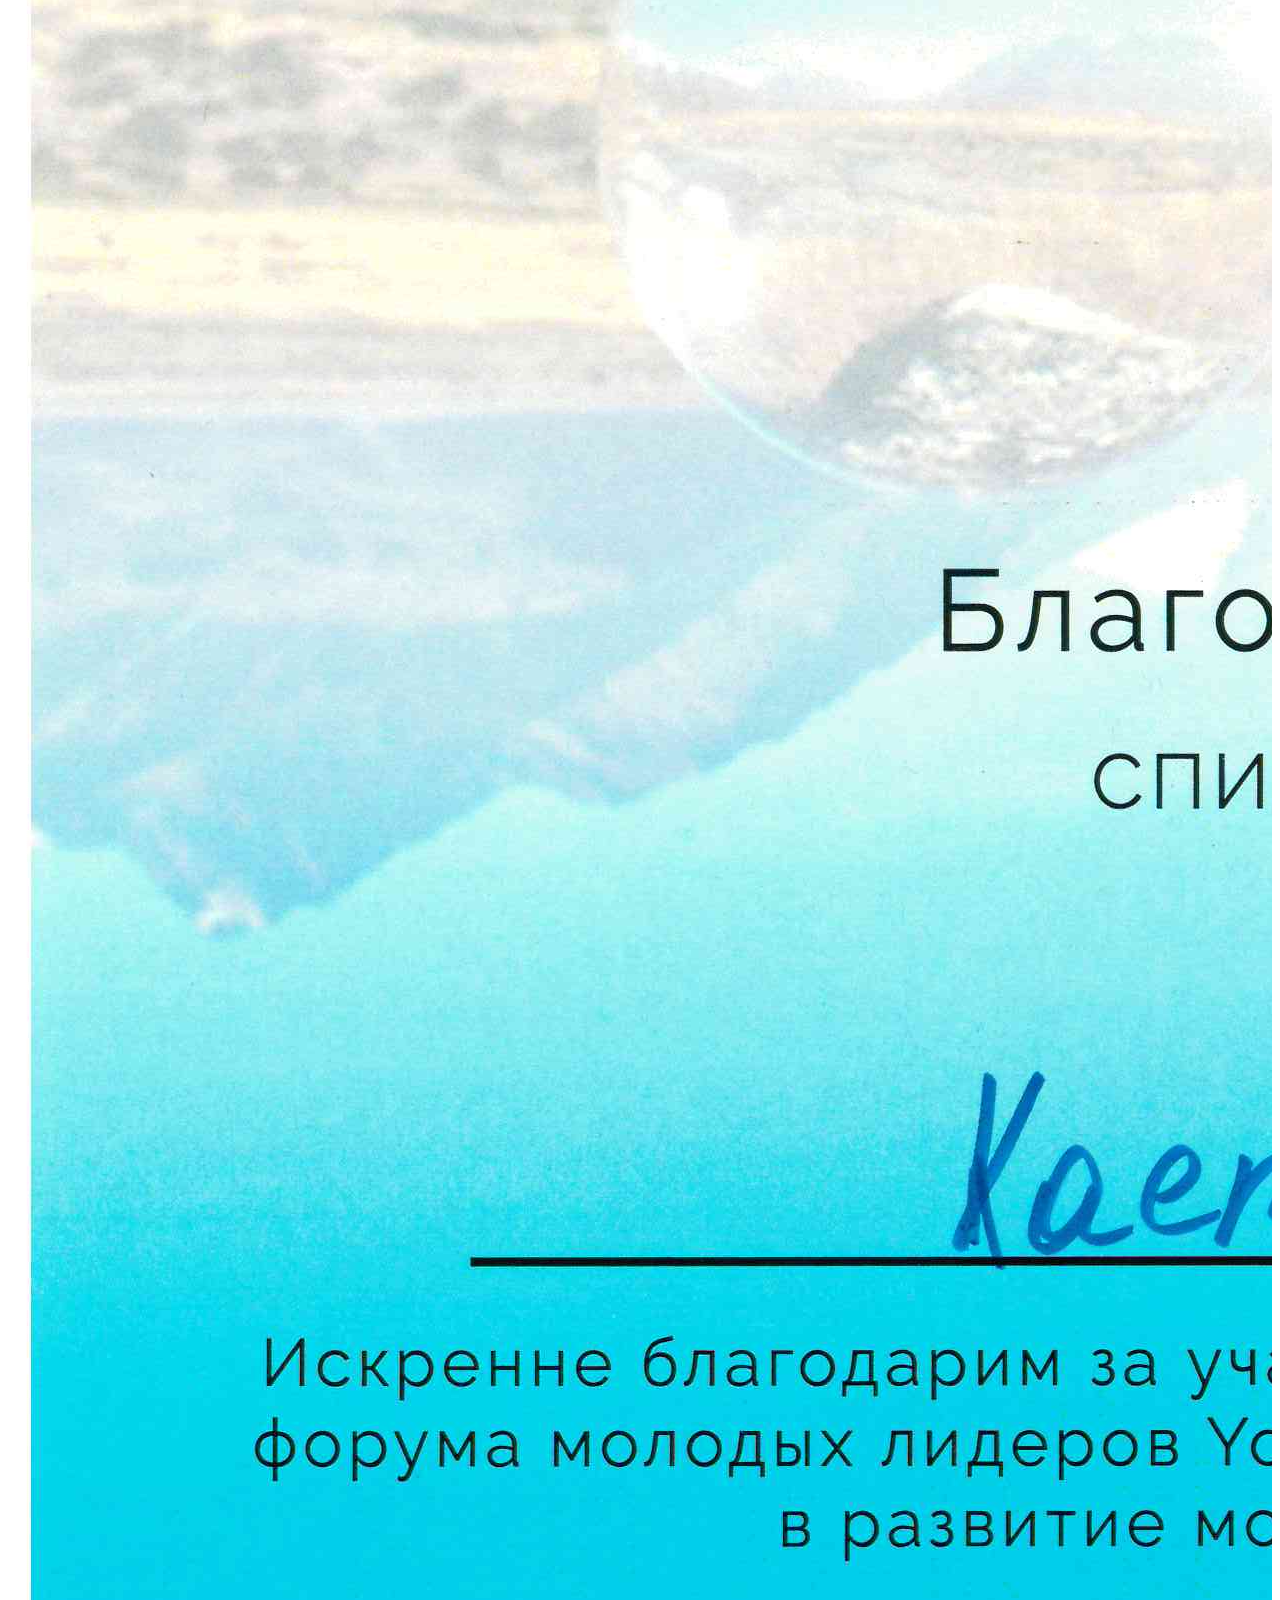
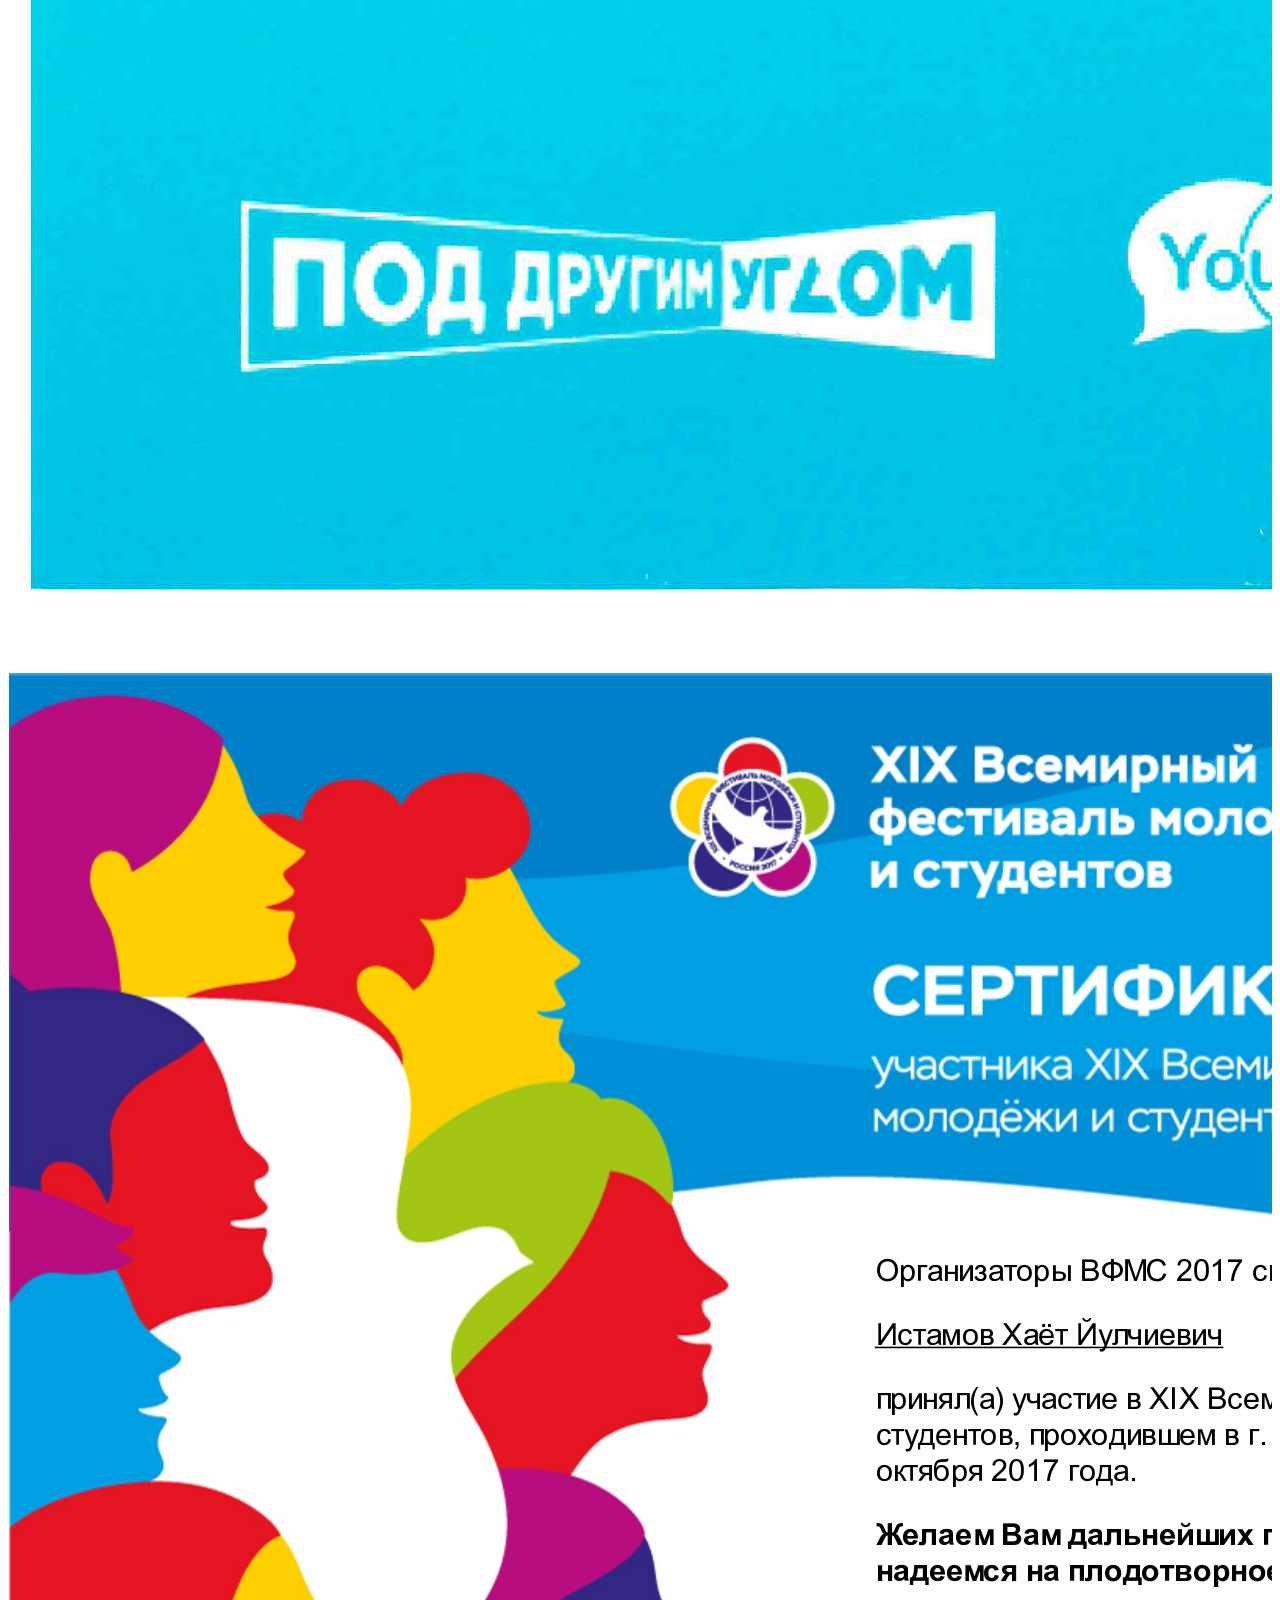
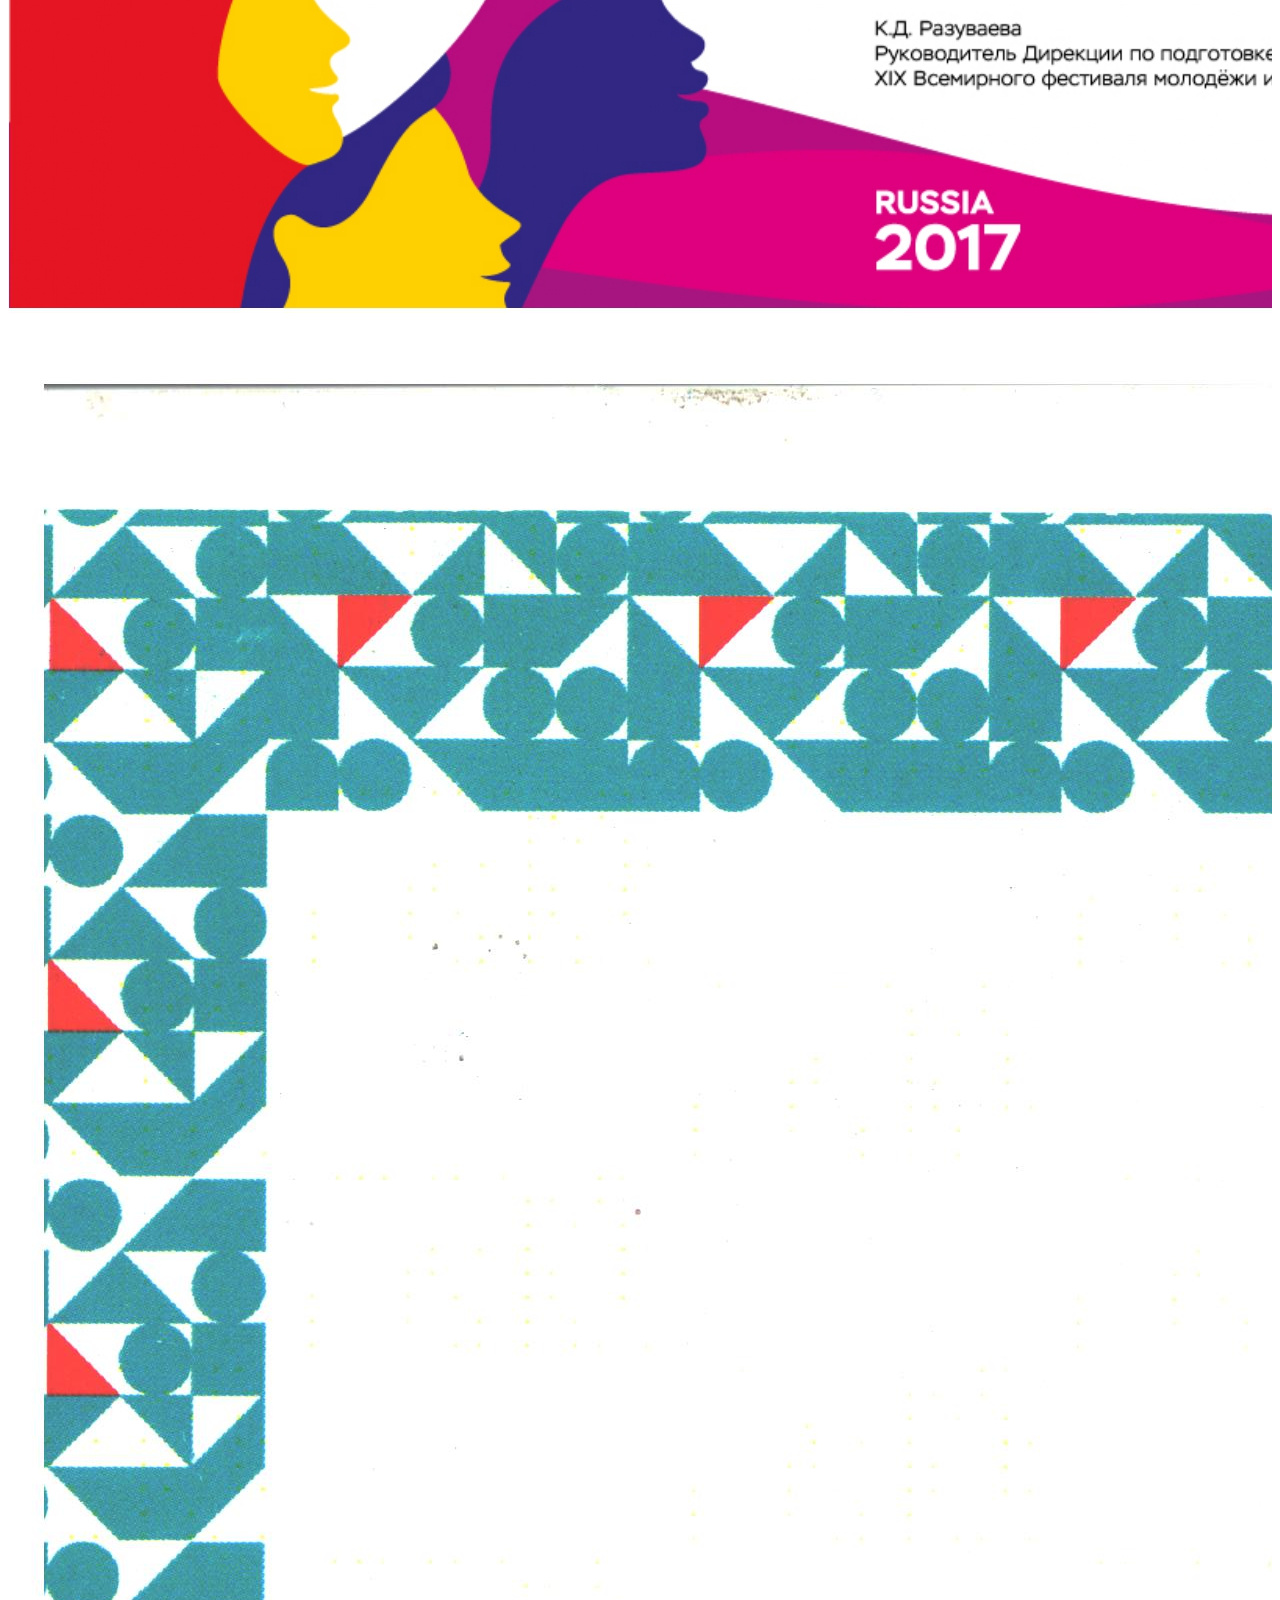
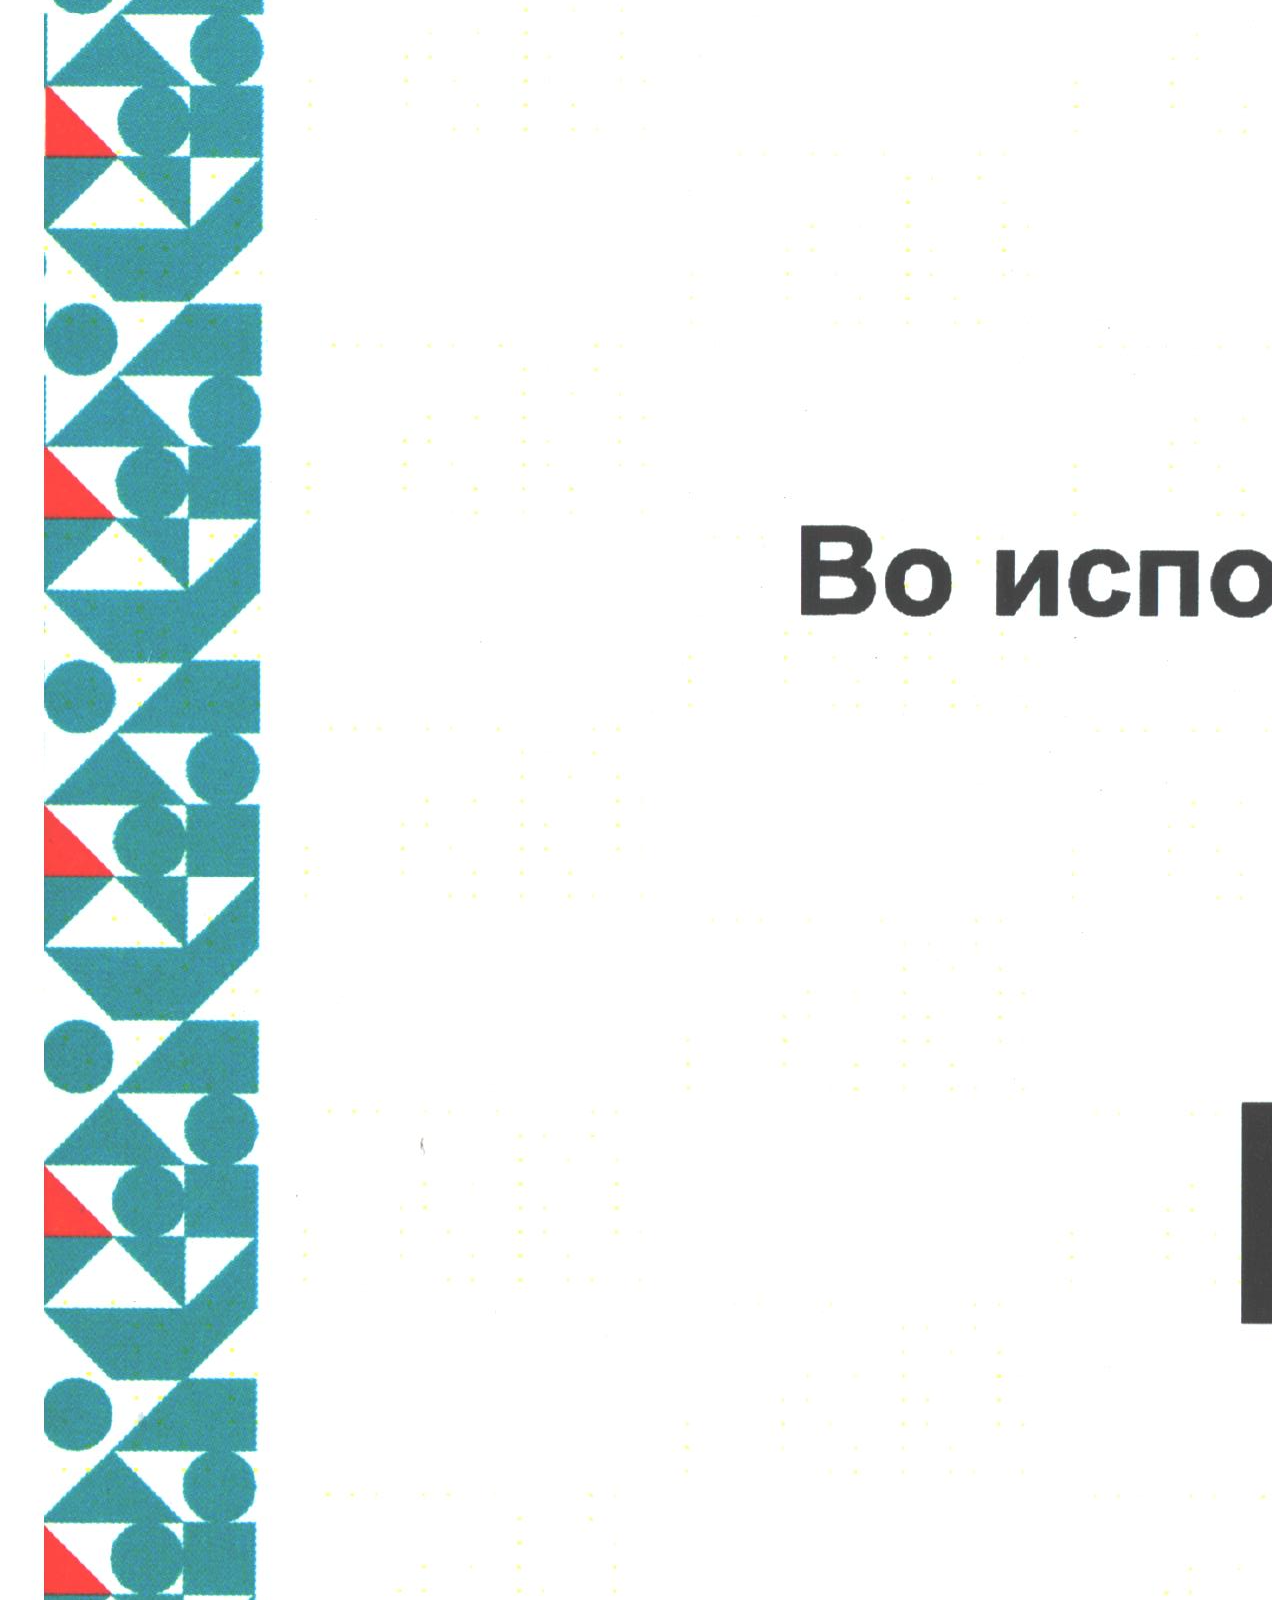
==== commit 6e4dbeea: "modified:   blog.html delete assets to cdn" ====
--- a/index.html
+++ b/index.html
@@ -17,13 +17,14 @@
   <link href="https://fonts.googleapis.com/css?family=Open+Sans:300,300i,400,400i,600,600i,700,700i|Raleway:300,300i,400,400i,500,500i,600,600i,700,700i|Poppins:300,300i,400,400i,500,500i,600,600i,700,700i" rel="stylesheet">
 
   <!-- Vendor CSS Files -->
-  <link href="assets/vendor/bootstrap/css/bootstrap.min.css" rel="stylesheet">
+  <section-vendor-css></section-vendor-css>
+  <!-- <link href="assets/vendor/bootstrap/css/bootstrap.min.css" rel="stylesheet">
   <link href="assets/vendor/bootstrap-icons/bootstrap-icons.css" rel="stylesheet">
   <link href="assets/vendor/boxicons/css/boxicons.min.css" rel="stylesheet">
   <link href="assets/vendor/glightbox/css/glightbox.min.css" rel="stylesheet">
   <link href="assets/vendor/remixicon/remixicon.css" rel="stylesheet">
   <link href="assets/vendor/swiper/swiper-bundle.min.css" rel="stylesheet">
-  <link href="https://cdn.jsdelivr.net/npm/bootstrap@5.2.0/dist/css/bootstrap.min.css" rel="stylesheet" integrity="sha384-gH2yIJqKdNHPEq0n4Mqa/HGKIhSkIHeL5AyhkYV8i59U5AR6csBvApHHNl/vI1Bx" crossorigin="anonymous">
+  <link href="https://cdn.jsdelivr.net/npm/bootstrap@5.2.0/dist/css/bootstrap.min.css" rel="stylesheet" integrity="sha384-gH2yIJqKdNHPEq0n4Mqa/HGKIhSkIHeL5AyhkYV8i59U5AR6csBvApHHNl/vI1Bx" crossorigin="anonymous"> -->
 
   <!-- Template Main CSS File -->
   <link href="assets/css/style.css" rel="stylesheet">
@@ -51,7 +52,7 @@
           </nav>
           <!-- .navbar -->
 
-          <a href="/public/blog.html" class="get-started-btn scrollto">Blog</a>
+          <a href="/blog.html" class="get-started-btn scrollto">Blog</a>
         </div>
       </div>
 
@@ -346,7 +347,8 @@
   <!-- End #main -->
 
   <!-- ======= Footer ======= -->
-  <footer id="footer">
+  <section-footer></section-footer>
+  <!-- <footer id="footer">
     <div class="container">
       <h3>Hayot Istamov</h3>
       <p>Discover new horizons with me</p>
@@ -362,21 +364,23 @@
           Designed by <a href="#">Ulugbek Istamov</a>
       </div>
     </div>
-  </footer>
+  </footer> -->
   <!-- End Footer -->
 
   <div id="preloader"></div>
   <a href="#" class="back-to-top d-flex align-items-center justify-content-center"><i class="bi bi-arrow-up-short"></i></a>
 
   <!-- Vendor JS Files -->
-  <script src="assets/vendor/bootstrap/js/bootstrap.bundle.min.js"></script>
+  <section-vendor-js></section-vendor-js>
+  <!-- <script src="assets/vendor/bootstrap/js/bootstrap.bundle.min.js"></script>
   <script src="assets/vendor/glightbox/js/glightbox.min.js"></script>
   <script src="assets/vendor/isotope-layout/isotope.pkgd.min.js"></script>
   <script src="assets/vendor/php-email-form/validate.js"></script>
   <script src="assets/vendor/purecounter/purecounter.js"></script>
-  <script src="assets/vendor/swiper/swiper-bundle.min.js"></script>
+  <script src="assets/vendor/swiper/swiper-bundle.min.js"></script> -->
 
   <!-- Template Main JS File -->
+  <script src="partials.js"></script>
   <script src="assets/js/main.js"></script>
 
   <!-- Bootstrap JS -->
